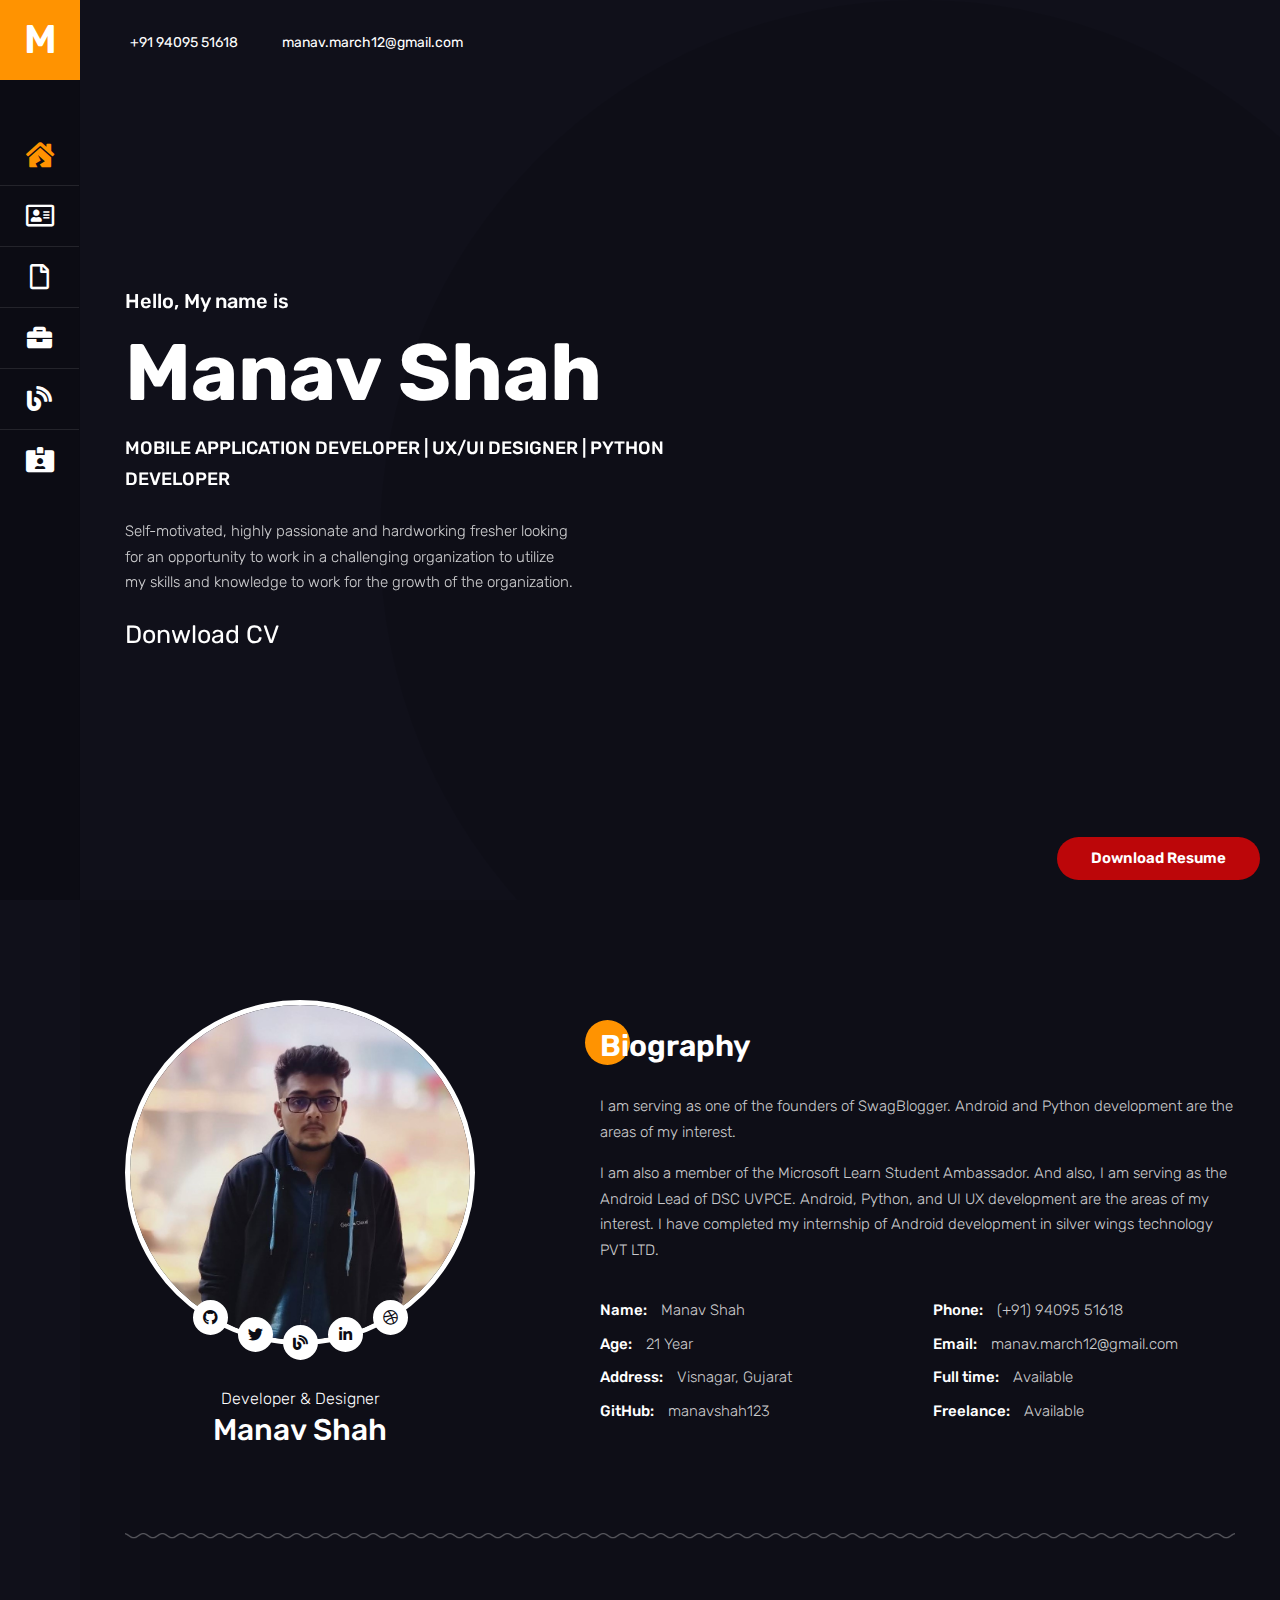
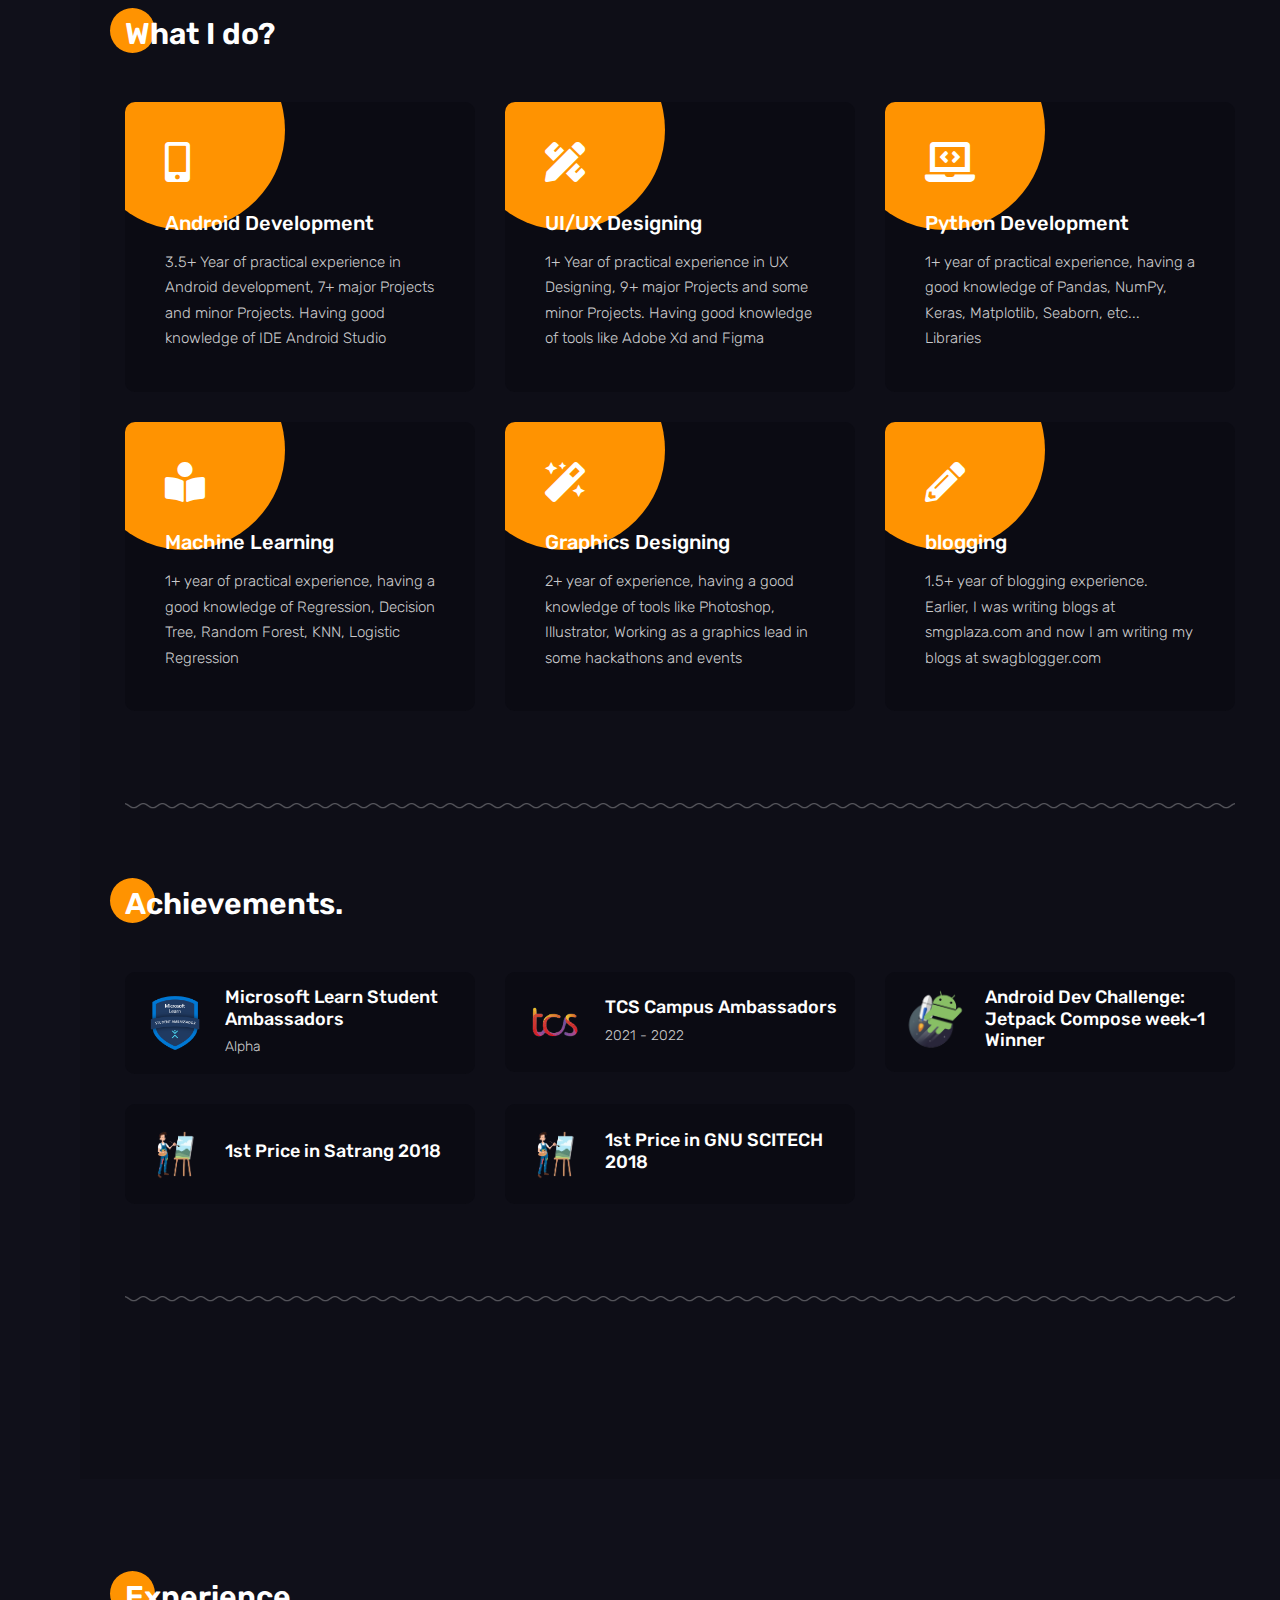
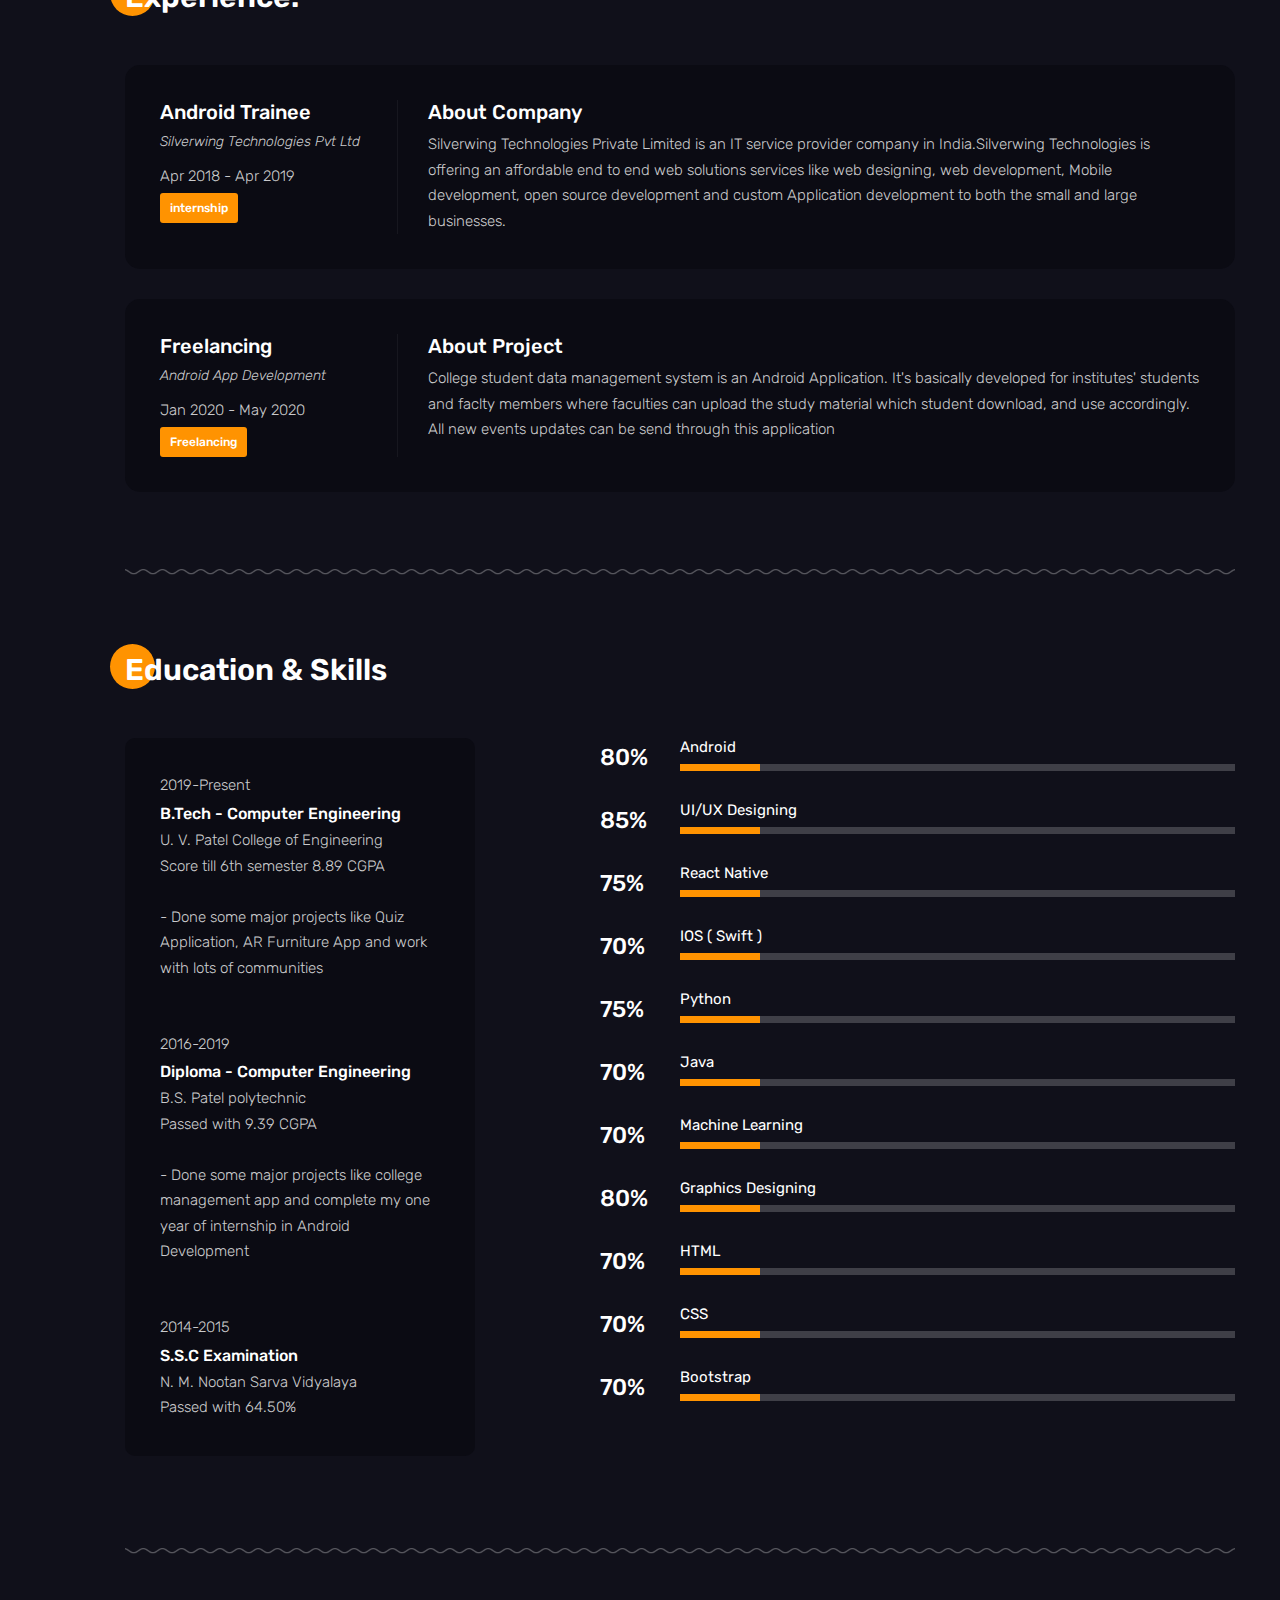
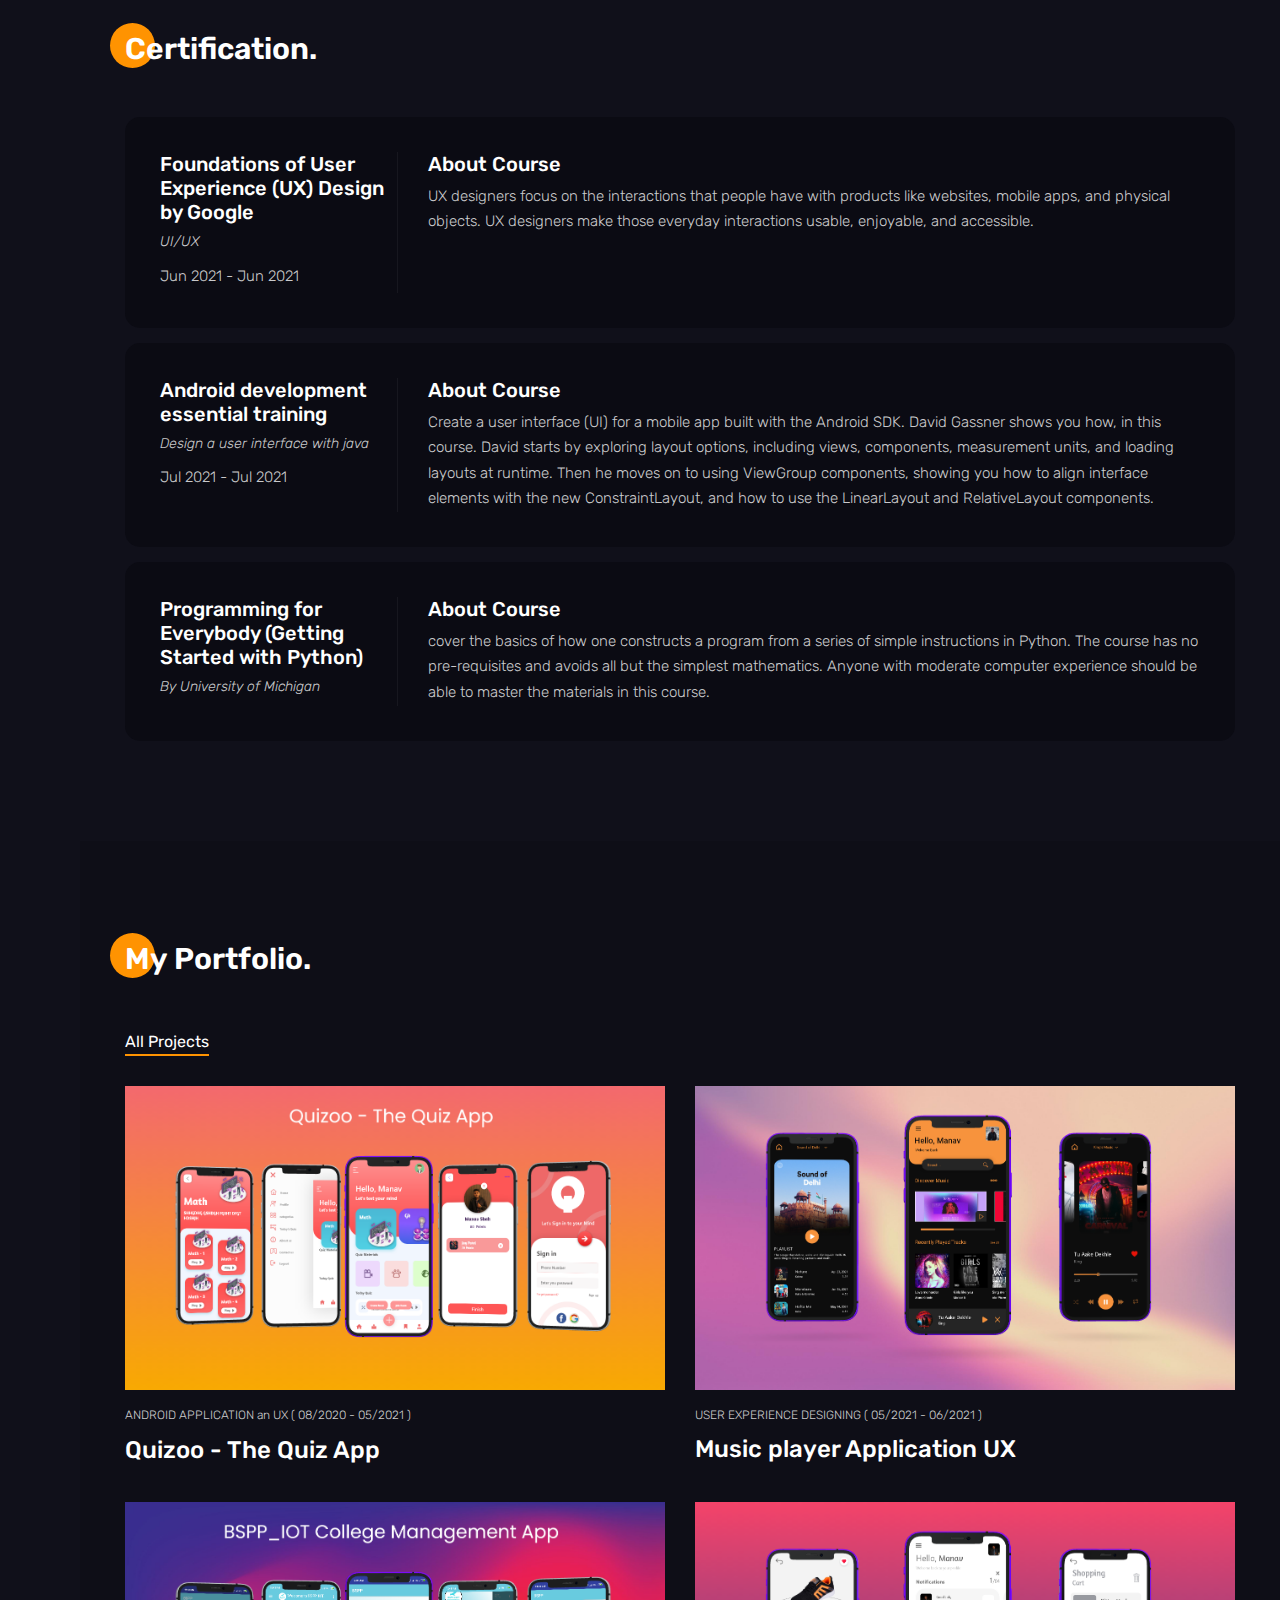
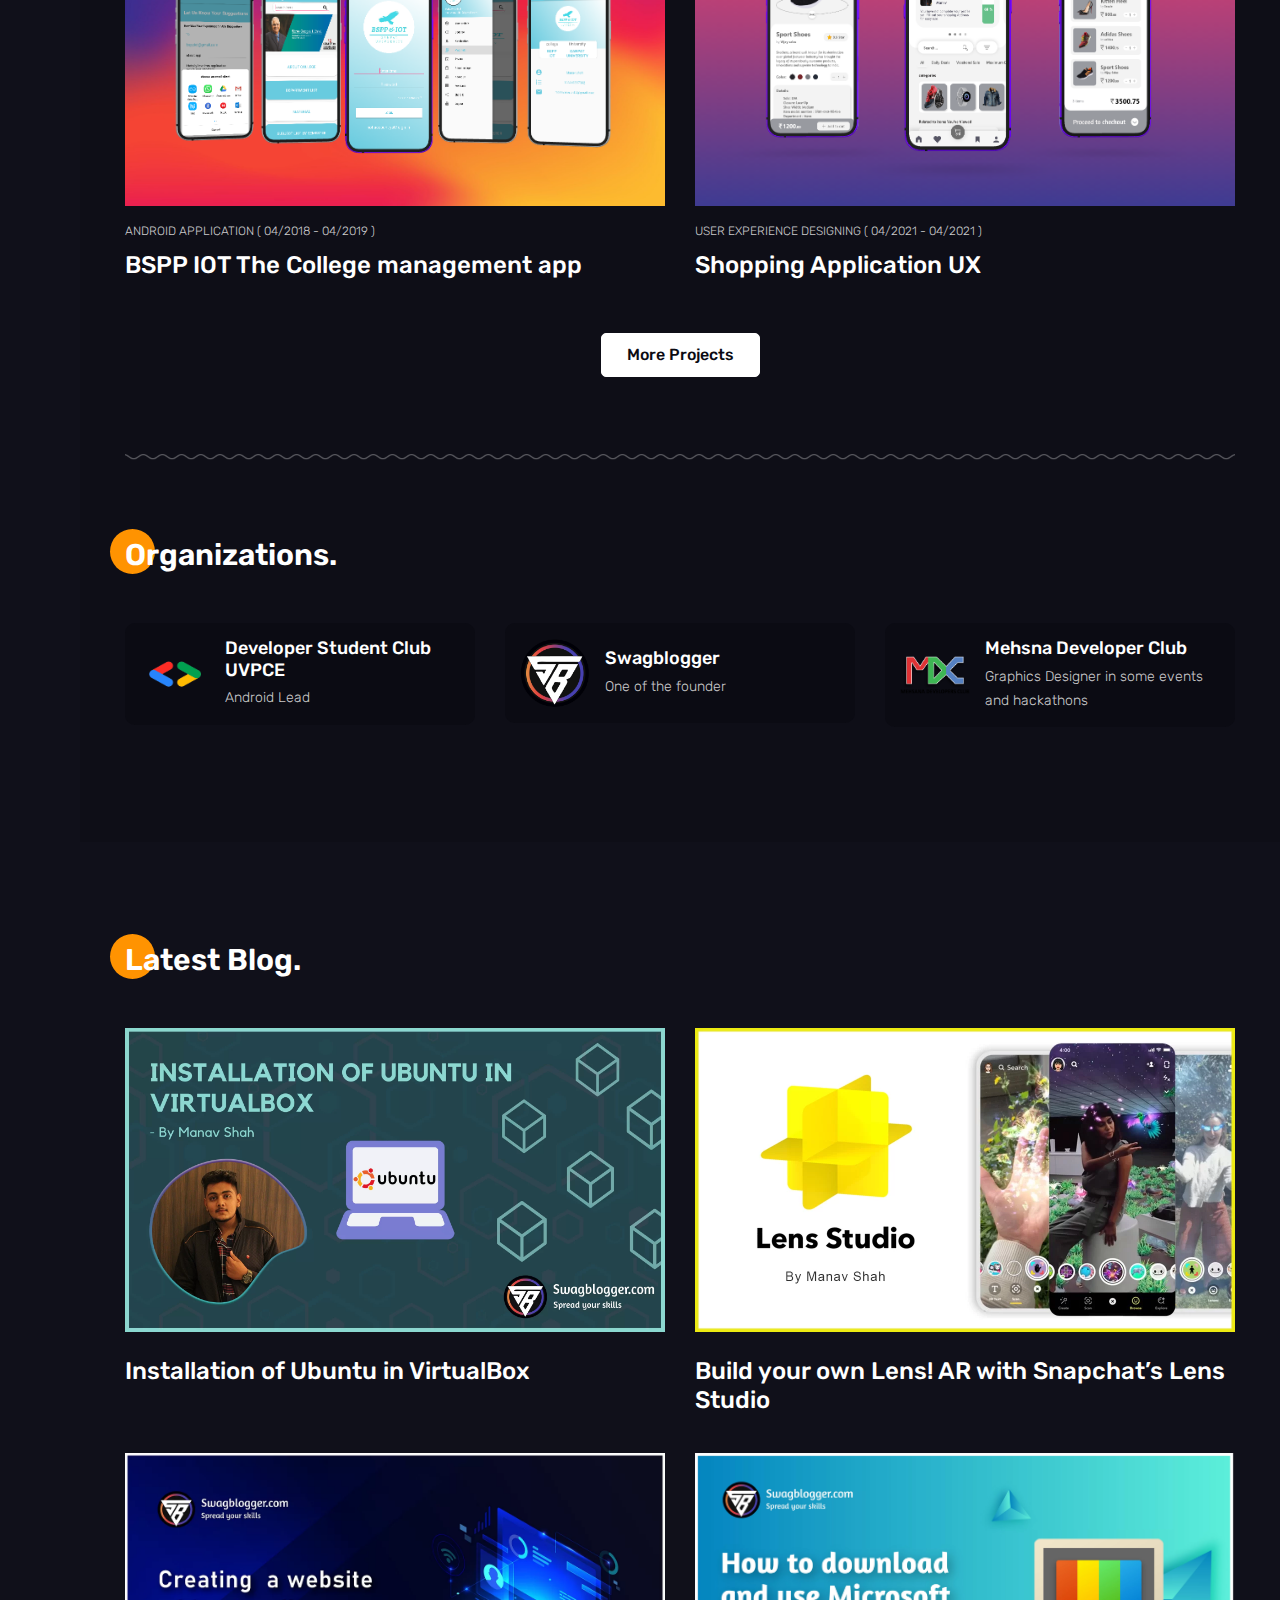
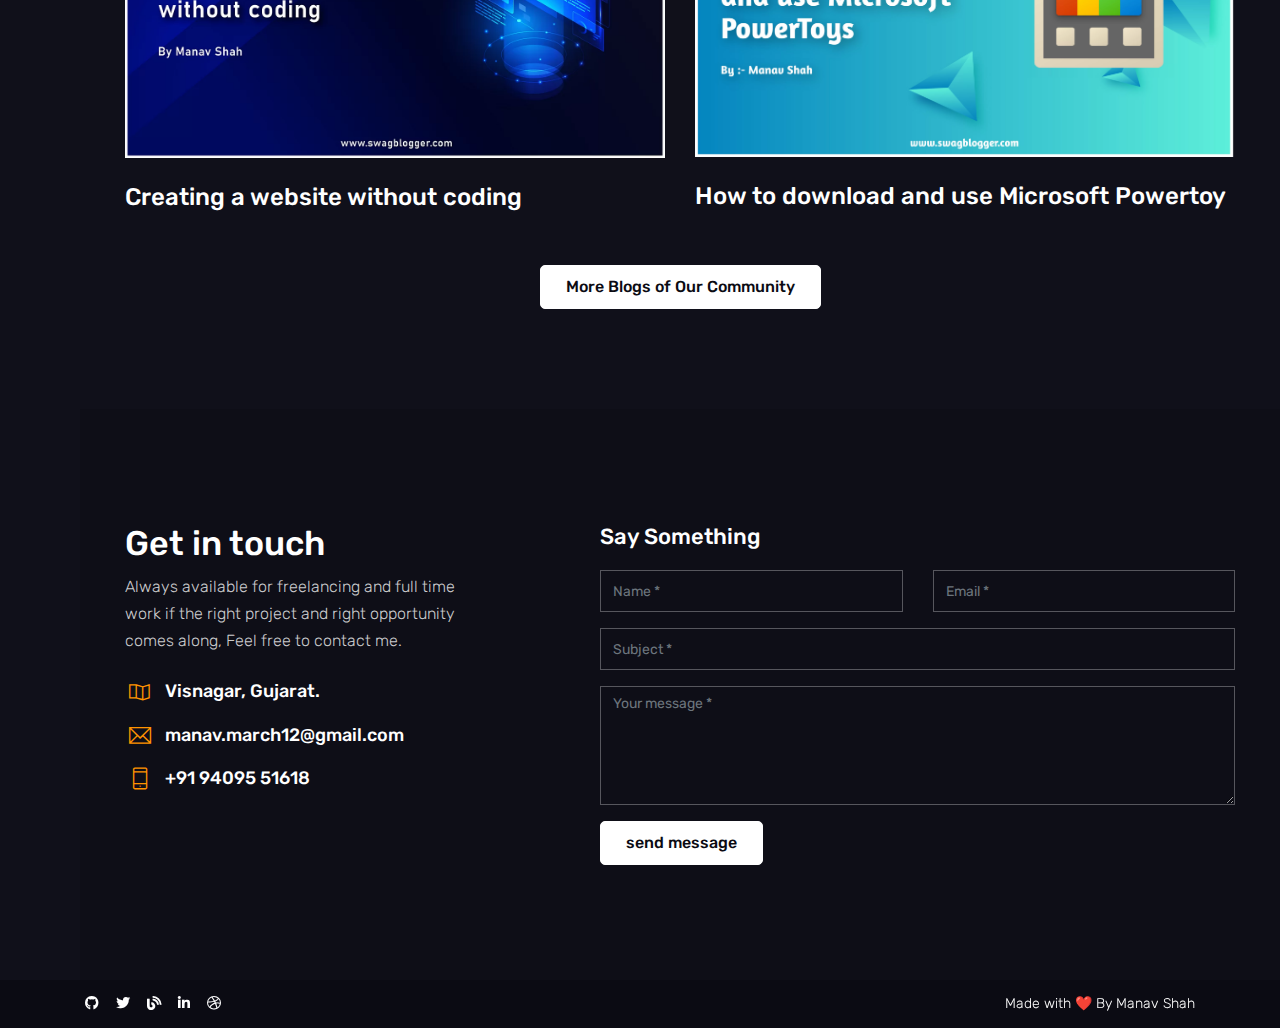
==== index.html @ 09846258 "Add files via upload" ====
<!DOCTYPE html>
<html lang="zxx">


<!-- Mirrored from www.pxdraft.com/themeforest/manav/manav/index.html by HTTrack Website Copier/3.x [XR&CO'2014], Wed, 28 Jul 2021 12:37:32 GMT -->
<head>
    <!-- metas -->
    <meta charset="utf-8">
    <meta name="author" content="themepaa">
    <meta http-equiv="X-UA-Compatible" content="IE=edge">
    <meta name="viewport" content="width=device-width, initial-scale=1, shrink-to-fit=no">
    <meta name="keywords" content="Manav's - Portfolio ">
    <meta name="description" content="Manav's - Portfolio">
    <!-- title -->
    <title>Manav's - Portfolio</title>
    <!-- Favicon -->
    <link rel="shortcut icon" type="image/x-icon" href="static/img/top.png">
    <!-- plugin CSS -->
    <link href="static/plugin/bootstrap/css/bootstrap.min.css" rel="stylesheet">
    <link href="static/plugin/font-awesome/css/all.min.css" rel="stylesheet">
    <link href="static/plugin/et-line/style.css" rel="stylesheet">
    <link href="static/plugin/themify-icons/themify-icons.css" rel="stylesheet">
    <link href="static/plugin/owl-carousel/css/owl.carousel.min.css" rel="stylesheet">
    <link href="static/plugin/magnific/magnific-popup.css" rel="stylesheet">
    <link href="static/plugin/scroll/jquery.mCustomScrollbar.min.css" rel="stylesheet">
    <!-- theme css -->
    <link href="static/css/style.css" rel="stylesheet">
</head>
<!-- Body Start -->

<body data-spy="scroll" data-target="#navbar-collapse-toggle" data-offset="70">
    <!-- page loading -->
    <div id="loading">
        <div class="load-circle"><span class="one"></span></div>
    </div>
    <!-- End -->
    <!-- Header Start -->
    <div class="mob-header">
        <div class="d-flex">
            <div class="navbar-brand">
                <a class="logo-text" href="index.html">
                    Raquel
                </a>
            </div>
            <button class="toggler-menu">
                <span></span>
                <span></span>
                <span></span>
            </button>
        </div>
    </div>
    <!-- End Header -->
    <!-- nav bar -->
    <header class="header-left" id="navbar-collapse-toggle">
        <div class="scroll-bar">
            <div class="hl-top">
                <div class="hl-logo">
                    <a href="#">
                        M
                    </a>
                </div>
            </div>
            <ul class="nav nav-menu">
                <li>
                    <a class="nav-link active" href="#home" data-toggle="tooltip" title="HOME">
                        <i class="fas fa-house-damage"></i>
                    </a>
                </li>
                <li>
                    <a class="nav-link" href="#about" data-toggle="tooltip" title="ABOUT">
                        <i class="far fa-address-card"></i>
                    </a>
                </li>
                <li>
                    <a class="nav-link" href="#resume" data-toggle="tooltip" title="RESUME">
                        <i class="far fa-file"></i>
                    </a>
                </li>
                <li>
                    <a class="nav-link" href="#work" data-toggle="tooltip" title="WORK">
                        <i class="fas fa-briefcase"></i>
                    </a>
                </li>
                <li>
                    <a class="nav-link" href="#blog" data-toggle="tooltip" title="BLOG">
                        <i class="fas fa-blog"></i>
                    </a>
                </li>
                <li>
                    <a class="nav-link" href="#contactus" data-toggle="tooltip" title="CONTACT">
                        <i class="fas fa-id-card-alt"></i>
                    </a>
                </li>
            </ul>
        </div>
    </header>
    <!-- End nav bar -->
    <!-- Main Start -->
    <main class="main-left">
        <!-- Home -->
        <section id="home" class="home-banner">
            <div class="hb-top-fixed d-flex">
                <div class="hb-info">
                    <label>+91 94095 51618</label>
                    <label>manav.march12@gmail.com</label>
                </div>
                
            </div>
            <div class="container">
                <div class="row full-screen align-items-center">
                    <div class="col-lg-7">
                        <div class="type-box">
                            <h6>Hello, My name is</h6>
                            <h1 class="font-alt">Manav Shah</h1>
                            <p class="lead">Mobile Application Developer | UX/UI Designer | Python Developer</p>
                            <p class="desc">Self-motivated, highly passionate and hardworking
                                fresher looking for an opportunity to work in a
                                challenging organization to utilize my skills and
                                knowledge to work for the growth of the organization.</p>
                            <div class="btn-bar">
                                <a class="font-alt" href="https://drive.google.com/file/d/13oh4jw8F-LH0iRsdN6-TKAZhPKQcQNll/view?usp=sharing">Donwload CV</a>
                            </div>
                        </div>
                    </div>
                </div>
            </div>
            <div class="hb-me" style="background-image: url(static/img/image.png);"></div>
        </section>
        <!-- End Home -->
        <!-- about us -->
        <section id="about" class="section dark-bg">
            <div class="container">
                <div class="row align-items-center justify-content-center">
                    <div class="col-md-6 col-lg-4">
                        <div class="about-me">
                            <div class="img">
                                <div class="img-in">
                                    <img src="static/img/Untitled3.jpg" title="" alt="">
                                </div>
                                <div class="nav social-icons justify-content-center">
                                    <a href="https://github.com/manavshah123"><i class="fab fa-github"></i></a>
                                    <a href="https://twitter.com/ManavUdaykumar"><i class="fab fa-twitter"></i></a>
                                    <a href="https://swagblogger.com/author/manav-shah/"><i class="fas fa-blog"></i></a>
                                    
                                    <a href="https://www.linkedin.com/in/manav-shah-881162179/"><i class="fab fa-linkedin-in"></i></a>
                                    <a href="https://dribbble.com/manavshah123"><i class="fab fa-dribbble"></i></a>
                                </div>
                            </div>
                            <div class="info">
                                <p>Developer & Designer</p>
                                <h3>Manav Shah</h3>
                            </div>
                        </div>
                    </div>
                    <div class="col-lg-7 ml-auto">
                        <div class="about-info">
                            <div class="title">
                                <h3>Biography</h3>
                            </div>
                            <div class="about-text">
                                <p> I am serving as one of the founders of SwagBlogger. Android and Python development are the areas of my interest.</p>
                                <p>I am also a member of the Microsoft Learn Student Ambassador. And also, I am serving as the Android Lead of DSC UVPCE. Android, Python, and UI UX development are the areas of my interest. I have completed my internship of Android development in silver wings technology PVT LTD. </p>
                            </div>
                            <div class="info-list">
                                <div class="row">
                                    <div class="col-sm-6">
                                        <ul>
                                            <li>
                                                <label>Name: </label>
                                                <span>Manav Shah</span>
                                            </li>
                                            <li>
                                                <label>Age: </label>
                                                <span>21 Year</span>
                                            </li>
                                            <li>
                                                <label>Address: </label>
                                                <span>Visnagar, Gujarat</span>
                                            </li>
                                            <li>
                                                <label>GitHub: </label>
                                                <span>manavshah123</span>
                                            </li>
                                        </ul>
                                    </div>
                                    <div class="col-sm-6">
                                        <ul>
                                            <li>
                                                <label>Phone: </label>
                                                <span>(+91) 94095 51618</span>
                                            </li>
                                            <li>
                                                <label>Email: </label>
                                                <span>manav.march12@gmail.com</span>
                                            </li>
                                            <li>
                                                <label>Full time: </label>
                                                <span>Available</span>
                                            </li>
                                            <li>
                                                <label>Freelance: </label>
                                                <span>Available</span>
                                            </li>
                                        </ul>
                                    </div>
                                </div>
                            </div>
                        </div>
                    </div>
                </div>
                <!-- separated -->
                <div class="separated"></div>
                <!-- End separated -->
                <div class="title">
                    <h3>What I do?</h3>
                </div>
                <div class="row">
                    <div class="col-lg-4 m-15px-tb">
                        <div class="feature-box-01">
                            <i class="icon fas fa-mobile-alt"></i>
                            <div class="feature-content">
                                <h5>Android Development</h5>
                                <p>3.5+ Year of practical experience in Android development, 7+ major Projects and minor Projects. Having good knowledge of IDE Android Studio<p>
                                
                            </div>
                        </div>
                    </div>
                    <div class="col-lg-4 m-15px-tb">
                        <div class="feature-box-01">
                            <i class="icon fas fa-pencil-ruler"></i>
                            <div class="feature-content">
                                <h5>UI/UX Designing</h5>
                                <p>1+ Year of practical experience in UX Designing, 9+ major Projects and some minor Projects. Having good knowledge of tools like Adobe Xd and Figma</p>
                            </div>
                        </div>
                    </div>
                    <div class="col-lg-4 m-15px-tb">
                        <div class="feature-box-01">
                            <i class="icon fas fa-laptop-code"></i>
                            <div class="feature-content">
                                <h5>Python Development</h5>
                                <p>1+ year of practical experience, having a good knowledge of Pandas, NumPy, Keras, Matplotlib, Seaborn, etc... Libraries  </p>
                            </div>
                        </div>
                    </div>
                </div>
                <div class="row">
                    <div class="col-lg-4 m-15px-tb">
                        <div class="feature-box-01">
                            <i class="icon fas fa-book-reader"></i>
                            <div class="feature-content">
                                <h5>Machine Learning</h5>
                                <p>1+ year of practical experience, having a good knowledge of Regression, Decision Tree, Random Forest, KNN, Logistic Regression</p>
                            </div>
                        </div>
                    </div>
                    <div class="col-lg-4 m-15px-tb">
                        <div class="feature-box-01">
                            <i class="icon fas fa-magic"></i>
                            <div class="feature-content">
                                <h5>Graphics Designing</h5>
                                <p>2+ year of experience, having a good knowledge of tools like Photoshop, Illustrator, Working as a graphics lead in some hackathons and events</p>
                            </div>
                        </div>
                    </div>
                    <div class="col-lg-4 m-15px-tb">
                        <div class="feature-box-01">
                            <i class="icon fas fa-pencil-alt"></i>
                            <div class="feature-content">
                                <h5>blogging</h5>
                                <p>1.5+ year of blogging experience. Earlier, I was writing blogs at smgplaza.com and now I am writing my blogs at swagblogger.com</p>
                            </div>
                        </div>
                    </div>
                </div>
                <!-- separated -->
                <div class="separated"></div>
                <!-- End separated -->
                <div class="title">
                    <h3>Achievements.</h3>
                </div>
                <div class="row">
                    <div class="col-lg-4 m-15px-tb">
                        <div class="feature-box-02 media align-items-center">
                            <div class="icon">
                                <img src="static/img/MLSA.png" title="" alt="">
                            </div>
                            <div class="media-body">
                                <h6>Microsoft Learn Student Ambassadors</h6>
                                <p>Alpha</p>
                            </div>
                        </div>
                    </div>
                    <div class="col-lg-4 m-15px-tb">
                        <div class="feature-box-02 media align-items-center">
                            <div class="icon">
                                <img src="static/img/tcsbg.png" title="" alt="">
                            </div>
                            <div class="media-body">
                                <h6>TCS Campus Ambassadors</h6>
                                <p>2021 - 2022</p>
                            </div>
                        </div>
                    </div>
                    <div class="col-lg-4 m-15px-tb">
                        <div class="feature-box-02 media align-items-center">
                            <div class="icon">
                                <img src="static/img/jet.png" title="" alt="">
                            </div>
                            <div class="media-body">
                                <h6>Android Dev Challenge: Jetpack Compose week-1 Winner</h6>
                                
                            </div>
                        </div>
                    </div>
                    <div class="col-lg-4 m-15px-tb">
                        <div class="feature-box-02 media align-items-center">
                            <div class="icon">
                                <img src="static/img/painter.png" title="" alt="">
                            </div>
                            <div class="media-body">
                                <h6>1st Price in Satrang 2018</h6>
                                
                            </div>
                        </div>
                    </div>
                    <div class="col-lg-4 m-15px-tb">
                        <div class="feature-box-02 media align-items-center">
                            <div class="icon">
                                <img src="static/img/painter.png" title="" alt="">
                            </div>
                            <div class="media-body">
                                <h6>1st Price in GNU SCITECH 2018</h6>
                                
                            </div>
                        </div>
                    </div>
                </div>
                <!-- separated -->
                <div class="separated"></div>
                <!-- End separated -->
                
               
            </div>
        </section>
        <!-- End about us -->
        <!-- Resume -->
        <section id="resume" class="section">
            <div class="container">
                <div class="title">
                    <h3>Experience.</h3>
                </div>
                <div class="resume-box">
                    <div class="resume-row">
                        <div class="row">
                            <div class="col-md-4 col-xl-3">
                                <div class="rb-left">
                                    <h6>Android Trainee</h6>
                                    <label>Silverwing Technologies Pvt Ltd</label>
                                    <p>Apr 2018 - Apr 2019</p>
                                    <div class="rb-time">internship</div>
                                </div>
                            </div>
                            <div class="col-md-8 col-xl-9">
                                <div class="rb-right">
                                    <h6>About Company</h6>
                                    <p>Silverwing Technologies Private Limited is an IT service provider company in India.Silverwing Technologies is offering an affordable end to end web solutions services like web designing, web development, Mobile development, open source development and custom Application development to both the small and large businesses. </p>
                                </div>
                            </div>
                        </div>
                    </div>
                    <div class="resume-row">
                        <div class="row">
                            <div class="col-md-4 col-xl-3">
                                <div class="rb-left">
                                    <h6>Freelancing</h6>
                                    <label>Android App Development</label>
                                    <p>Jan 2020 - May 2020</p>
                                    <div class="rb-time">Freelancing</div>
                                </div>
                            </div>
                            <div class="col-md-8 col-xl-9">
                                <div class="rb-right">
                                    <h6>About Project</h6>
                                    <p>College student data management system is an Android Application. It's basically developed for institutes' students and faclty members where faculties can upload the study material which student download, and use accordingly. All new events updates can be send through this application </p>
                                </div>
                            </div>
                        </div>
                    </div>
                    
                </div>
                <!-- separated -->
                <div class="separated"></div>
                <!-- End separated -->

                

                <div class="title">
                    <h3>Education & Skills</h3>
                </div>
                <div class="row">
                    <div class="col-lg-4 m-15px-tb">
                        <ul class="aducation-box">
                            <li>
                                <span>2019-Present</span>
                                <h6>B.Tech - Computer Engineering</h6>
                                <p>U. V. Patel College of Engineering</p>
                                <p>Score till 6th semester 8.89 CGPA</p><br>
                                <p>- Done some major projects like Quiz Application, AR Furniture App and work with lots of communities </p><br>
                            </li>
                            <li>
                                <span>2016-2019</span>
                                <h6>Diploma - Computer Engineering</h6>
                                <p>B.S. Patel polytechnic</p>
                                <p>Passed with 9.39 CGPA</p><br>
                                <p>- Done some major projects like college management app and complete my one year of internship in Android Development</p><br>
                                
                            </li>
                            <li>
                                <span>2014-2015</span>
                                <h6>S.S.C Examination</h6>
                                <p>N. M. Nootan Sarva Vidyalaya</p>
                                <p>Passed with 64.50%</p>
                            </li>
                        </ul>
                    </div>
                    <div class="col-lg-7 ml-auto m-15px-tb">
                        <div class="skill-lt">
                            <h6>Android</h6>
                            <span>80%</span>
                            <div class="skill-bar">
                                <div class="skill-bar-in" role="progressbar" aria-valuenow="80" aria-valuemin="0" aria-valuemax="100"></div>
                            </div>
                        </div><!-- /skill -->
                        <div class="skill-lt">
                            <h6>UI/UX Designing</h6>
                            <span>85%</span>
                            <div class="skill-bar">
                                <div class="skill-bar-in" role="progressbar" aria-valuenow="85" aria-valuemin="0" aria-valuemax="100">
                                </div>
                            </div>
                        </div><!-- /skill -->
                        <div class="skill-lt">
                            <h6>React Native</h6>
                            <span>75%</span>
                            <div class="skill-bar">
                                <div class="skill-bar-in" role="progressbar" aria-valuenow="85" aria-valuemin="0" aria-valuemax="100">
                                </div>
                            </div>
                        </div><!-- /skill -->
                        <div class="skill-lt">
                            <h6>IOS ( Swift )</h6>
                            <span>70%</span>
                            <div class="skill-bar">
                                <div class="skill-bar-in" role="progressbar" aria-valuenow="85" aria-valuemin="0" aria-valuemax="100">
                                </div>
                            </div>
                        </div><!-- /skill -->
                        <div class="skill-lt">
                            <h6>Python</h6>
                            <span>75%</span>
                            <div class="skill-bar">
                                <div class="skill-bar-in" role="progressbar" aria-valuenow="75" aria-valuemin="0" aria-valuemax="100">
                                </div>
                            </div>
                        </div><!-- /skill -->
                        <div class="skill-lt">
                            <h6>Java</h6>
                            <span>70%</span>
                            <div class="skill-bar">
                                <div class="skill-bar-in" role="progressbar" aria-valuenow="70" aria-valuemin="0" aria-valuemax="100">
                                </div>
                            </div>
                        </div><!-- /skill -->
                        <div class="skill-lt">
                            <h6>Machine Learning</h6>
                            <span>70%</span>
                            <div class="skill-bar">
                                <div class="skill-bar-in" role="progressbar" aria-valuenow="70" aria-valuemin="0" aria-valuemax="100">
                                </div>
                            </div>
                        </div><!-- /skill -->
                        <div class="skill-lt">
                            <h6>Graphics Designing</h6>
                            <span>80%</span>
                            <div class="skill-bar">
                                <div class="skill-bar-in" role="progressbar" aria-valuenow="80" aria-valuemin="0" aria-valuemax="100">
                                </div>
                            </div>
                        </div><!-- /skill -->
                        <div class="skill-lt">
                            <h6>HTML</h6>
                            <span>70%</span>
                            <div class="skill-bar">
                                <div class="skill-bar-in" role="progressbar" aria-valuenow="70" aria-valuemin="0" aria-valuemax="100">
                                </div>
                            </div>
                        </div><!-- /skill -->
                        <div class="skill-lt">
                            <h6>CSS</h6>
                            <span>70%</span>
                            <div class="skill-bar">
                                <div class="skill-bar-in" role="progressbar" aria-valuenow="70" aria-valuemin="0" aria-valuemax="100">
                                </div>
                            </div>
                        </div><!-- /skill -->
                        <div class="skill-lt">
                            <h6>Bootstrap</h6>
                            <span>70%</span>
                            <div class="skill-bar">
                                <div class="skill-bar-in" role="progressbar" aria-valuenow="70" aria-valuemin="0" aria-valuemax="100">
                                </div>
                            </div>
                        </div><!-- /skill -->
                    </div>
                </div>
                   <!-- separated -->
                <div class="separated"></div>
                <!-- End separated -->
                    <div class="title">
                        <h3>Certification.</h3>
                    </div>
                    
                    <div class="resume-box">
                        <div class="resume-row">
                            <div class="row">
                                <div class="col-md-4 col-xl-3">
                                    <div class="rb-left">
                                        <h6>Foundations of User Experience (UX) Design by Google</h6>
                                        <label>UI/UX</label>
                                        <p>Jun 2021 - Jun 2021</p>
                                        
                                    </div>
                                </div>
                                <div class="col-md-8 col-xl-9">
                                    <div class="rb-right">
                                        <h6>About Course</h6>
                                        <p>UX designers focus on the interactions that people have with products like websites, mobile apps, and physical objects. UX designers make those everyday interactions usable, enjoyable, and accessible. </p>
                                    </div>
                                </div>
                            </div>
                        </div>
                        
                        <div class="resume-box">
                            <div class="resume-row">
                                <div class="row">
                                    <div class="col-md-4 col-xl-3">
                                        <div class="rb-left">
                                            <h6>Android development essential training </h6>
                                            <label>Design a user interface
                                                with java</label>
                                            <p>Jul 2021 - Jul 2021</p>
                                            
                                        </div>
                                    </div>
                                    <div class="col-md-8 col-xl-9">
                                        <div class="rb-right">
                                            <h6>About Course</h6>
                                            <p>Create a user interface (UI) for a mobile app built with the Android SDK. David Gassner shows you how, in this course. David starts by exploring layout options, including views, components, measurement units, and loading layouts at runtime. Then he moves on to using ViewGroup components, showing you how to align interface elements with the new ConstraintLayout, and how to use the LinearLayout and RelativeLayout components. </p>
                                        </div>
                                    </div>
                                </div>
                            </div>

                            <div class="resume-box">
                                <div class="resume-row">
                                    <div class="row">
                                        <div class="col-md-4 col-xl-3">
                                            <div class="rb-left">
                                                <h6>Programming for Everybody (Getting Started with Python)</h6>
                                                <label>By
                                                    University of Michigan</label>
                                            
                                                
                                            </div>
                                        </div>
                                        <div class="col-md-8 col-xl-9">
                                            <div class="rb-right">
                                                <h6>About Course</h6>
                                                <p> cover the basics of how one constructs a program from a series of simple instructions in Python.  The course has no pre-requisites and avoids all but the simplest mathematics. Anyone with moderate computer experience should be able to master the materials in this course. </p>
                                            </div>
                                        </div>
                                    </div>
                                </div>
                        
                    </div>
                    
                
            </div>
        </section>

        
        <!-- Resume End -->
        <!-- Portfolio -->
        <section id="work" class="section dark-bg">
            <div class="container">
                <div class="title">
                    <h3>My Portfolio.</h3>
                </div>
                
                <div class="portfolio-filter-01">
                    <ul class="filter nav">
                        <li class="active" data-filter="*">All Projects</li>
                       
                    </ul>
                </div> <!-- Portfolio Filter -->
                      
                        <div class="row">
                            <div class="col-md-6 m-15px-tb">
                                <div class="blog-grid">
                                    <div class="pro-img">
                                        <a href="https://youtu.be/FxE3TZGgKpU">
                                            <img src="static/img/quizoo.png" title="" alt="">
                                        </a>
                                    </div>
                                    <div class="blog-info">
                                        <div class="meta">ANDROID APPLICATION an UX  ( 08/2020 - 05/2021 )</div>
                                        <h6><a href="https://youtu.be/FxE3TZGgKpU">Quizoo - The Quiz App</a></h6>
                                    </div>
                                </div>
                            </div>
                            <div class="col-md-6 m-15px-tb">
                                <div class="blog-grid">
                                    <div class="pro-img">
                                        <a href="https://github.com/manavshah123/Music_Player_UX">
                                            <img src="static/img/music.png" title="" alt="">
                                        </a>
                                    </div>
                                    <div class="blog-info">
                                        <div class="meta">USER EXPERIENCE DESIGNING   ( 05/2021 - 06/2021 )</div>
                                        <h6><a href="https://github.com/manavshah123/Music_Player_UX">Music player Application UX</a></h6>
                                    </div>
                                </div>
                            </div>
                            <div class="col-md-6 m-15px-tb">
                                <div class="blog-grid">
                                    <div class="pro-img">
                                        <a href="https://github.com/manavshah123/Android-College-Management-App">
                                            <img src="static/img/bspp_iot.png" alt="">
                                        </a>
                                    </div>
                                    <div class="blog-info">
                                        <div class="meta">ANDROID APPLICATION   ( 04/2018 - 04/2019 )</div>
                                        <h6><a href="https://github.com/manavshah123/Android-College-Management-App">BSPP IOT The College management app</a></h6>
                                    </div>
                                </div>
                            </div>
                            <div class="col-md-6 m-15px-tb">
                                <div class="blog-grid">
                                    <div class="pro-img">
                                        <a href="https://github.com/manavshah123/Shopping_App_UX">
                                            <img src="static/img/shopping.png" title="" alt="">
                                        </a>
                                    </div>
                                    <div class="blog-info">
                                        <div class="meta">USER EXPERIENCE DESIGNING   ( 04/2021 - 04/2021 )</div>
                                        <h6><a href="https://github.com/manavshah123/Shopping_App_UX">Shopping Application UX</a></h6>
                                    </div>
                                </div>
                            </div>
                            <div class="col-12 read-more-blog text-center">
                                <a class="px-btn px-btn-white" href="practical.html">More Projects</a>
                            </div>
                        </div>
                    </div>

                    <div class="container">
                        <!-- separated -->
                        <div class="separated"></div>
                        <!-- End separated -->
                        <div class="title">
                            <h3>Organizations.</h3>
                        </div>
                        <div class="row">
                            <div class="col-lg-4 m-15px-tb">
                                <div class="feature-box-02 media align-items-center">
                                    <div class="icon">
                                        <img src="static/img/dsc.png" title="" alt="">
                                    </div>
                                    <div class="media-body">
                                        <h6>Developer Student Club UVPCE</h6>
                                        <p>Android Lead</p>
                                    </div>
                                </div>
                            </div>
                            <div class="col-lg-4 m-15px-tb">
                                <div class="feature-box-02 media align-items-center">
                                    <div class="icon">
                                        <img src="static/img/swagblogger.png" title="" alt="">
                                    </div>
                                    <div class="media-body">
                                        <h6>Swagblogger</h6>
                                        <p>One of the founder</p>
                                    </div>
                                </div>
                            </div>
                            <div class="col-lg-4 m-15px-tb">
                                <div class="feature-box-02 media align-items-center">
                                    <div class="icon">
                                        <img src="static/img/mdc.png" title="" alt="">
                                    </div>
                                    <div class="media-body">
                                        <h6>Mehsna Developer Club</h6>
                                        <p>Graphics Designer in some events and hackathons</p>
                                    </div>
                                </div>
                            </div>
                        </div>
                    </div>
                </section>
                <!-- End portfolio -->
            </div>
        </section>
        <!-- End Portfolio -->
        
        <!-- Blog -->
        <section id="blog" class="section">
            <div class="container">
                <div class="title">
                    <h3>Latest Blog.</h3>
                </div>
                <div class="row">
                    <div class="col-md-6 m-15px-tb">
                        <div class="blog-grid">
                            <div class="blog-img">
                                <a href="https://swagblogger.com/installation-of-ubuntu-in-virtualbox/">
                                    <img src="static/img/one.png" title="" alt="">
                                </a>
                            </div>
                            <div class="blog-info">
                                
                                <h6><a href="https://swagblogger.com/installation-of-ubuntu-in-virtualbox/">Installation of Ubuntu in VirtualBox</a></h6>
                            </div>
                        </div>
                    </div>
                    <div class="col-md-6 m-15px-tb">
                        <div class="blog-grid">
                            <div class="blog-img">
                                <a href="https://swagblogger.com/build-your-own-lens-ar-with-snapchats-lens-studio/">
                                    <img src="static/img/two.png" title="" alt="">
                                </a>
                            </div>
                            <div class="blog-info">

                                <h6><a href="https://swagblogger.com/build-your-own-lens-ar-with-snapchats-lens-studio/">Build your own Lens! AR with Snapchat’s Lens Studio</a></h6>
                            </div>
                        </div>
                    </div>
                    <div class="col-md-6 m-15px-tb">
                        <div class="blog-grid">
                            <div class="blog-img">
                                <a href="https://swagblogger.com/creating-a-website-without-coding/">
                                    <img src="static/img/three.png" title="" alt="">
                                </a>
                            </div>
                            <div class="blog-info">
 
                                <h6><a href="https://swagblogger.com/creating-a-website-without-coding/">Creating a website without coding</a></h6>
                            </div>
                        </div>
                    </div>
                    <div class="col-md-6 m-15px-tb">
                        <div class="blog-grid">
                            <div class="blog-img">
                                <a href="https://swagblogger.com/how-to-download-and-use-microsoft-powertoy/">
                                    <img src="static/img/four.png" title="" alt="">
                                </a>
                            </div>
                            <div class="blog-info">

                                <h6><a href="https://swagblogger.com/how-to-download-and-use-microsoft-powertoy/">How to download and use Microsoft Powertoy</a></h6>
                            </div>
                        </div>
                    </div>
                    <div class="col-12 read-more-blog text-center">
                        <a class="px-btn px-btn-white" href="https://swagblogger.com/">More Blogs of Our Community</a>
                    </div>
                </div>
            </div>
        </section>
        <!-- End Blog -->
        <!-- Contact us -->
        <section id="contactus" class="section dark-bg">
            <div class="container">
                <div class="row">
                    <div class="col-lg-5 col-xl-4 m-15px-tb">
                        <div class="contact-info">
                            <h4>Get in touch</h4>
                            <p>Always available for freelancing and full time work if the right project and right opportunity comes along, Feel free to contact me.</p>
                            <ul>
                                <li class="media">
                                    <i class="ti-map"></i>
                                    <span class="media-body">Visnagar, Gujarat.</span>
                                </li>
                                <li class="media">
                                    <i class="ti-email"></i>
                                    <span class="media-body">manav.march12@gmail.com</span>
                                </li>
                                <li class="media">
                                    <i class="ti-mobile"></i>
                                    <span class="media-body">+91 94095 51618</span>
                                </li>
                            </ul>
                        </div>
                    </div>
                    <div class="col-lg-7 ml-auto m-15px-tb">
                        <div class="contact-form">
                            <h4>Say Something</h4>
                            <form id="contact-form" method="POST" action="https://formspree.io/f/xleapgwe" method="POST" id="my-form">
                                <div class="row">
                                    <div class="col-md-6">
                                        <div class="form-group">
                                            <input name="Name" id="name" placeholder="Name *" class="form-control" type="text">
                                        </div>
                                    </div>
                                    <div class="col-md-6">
                                        <div class="form-group">
                                            <input name="Email" id="email" placeholder="Email *" class="form-control" type="email">
                                        </div>
                                    </div>
                                    <div class="col-12">
                                        <div class="form-group">
                                            <input name="Subject" id="subject" placeholder="Subject *" class="form-control" type="text">
                                        </div>
                                    </div>
                                    <div class="col-md-12">
                                        <div class="form-group">
                                            <textarea name="message" id="message" placeholder="Your message *" rows="5" class="form-control"></textarea>
                                        </div>
                                    </div>
                                    <div class="col-md-12">
                                        <div class="send">
                                            <button class="px-btn px-btn-white" onclick="send_mail()" type="submit" value="Send"> send message</button>
                                        </div>
                                        <span id="suce_message" class="text-success" style="display: none">Message Sent Successfully</span>
                                        <span id="err_message" class="text-danger" style="display: none">Message Sending Failed</span>
                                    </div>
                                </div>
                            </form>
                        </div>
                    </div>
                    
                </div>
            </div>
        </section>
        <!-- End Contact us -->
    </main>
    <!-- End Main -->
    <!-- Footer Start -->
    <footer class="footer white">
        <div class="container">
            <div class="row align-items-center">
                <div class="col-md-6 m-10px-tb">
                    <div class="nav justify-content-center justify-content-md-start">
                        <a href="https://github.com/manavshah123"><i class="fab fa-github"></i></a>
                                    <a href="https://twitter.com/ManavUdaykumar"><i class="fab fa-twitter"></i></a>
                                    <a href="https://swagblogger.com/author/manav-shah/"><i class="fas fa-blog"></i></a>
                                    
                                    <a href="https://www.linkedin.com/in/manav-shah-881162179/"><i class="fab fa-linkedin-in"></i></a>
                                    <a href="https://dribbble.com/manavshah123"><i class="fab fa-dribbble"></i></a>
                    </div>
                </div>
                <div class="col-md-6 m-10px-tb text-center text-md-right">
                    <p>Made with ❤️ By Manav Shah</p>
                </div>
            </div>
        </div>
    </footer>
    <!-- End Footer -->

    <a href="https://drive.google.com/file/d/13oh4jw8F-LH0iRsdN6-TKAZhPKQcQNll/view?usp=sharing" class="fixd-btn" style="position: fixed; bottom: 20px; right: 20px; background: #bc0609; padding: 9px 34px; display: inline-block; color: #fff; font-weight: 600; border-radius: 60px;">
        <span>Download Resume</span>
    </a>
    
    <!-- jquery -->
    <script src="static/js/jquery-3.2.1.min.js"></script>
    <script src="static/js/jquery-migrate-3.0.0.min.js"></script>
    <!-- end jquery -->
    <!-- appear -->
    <script src="static/plugin/appear/jquery.appear.js"></script>
    <!-- end appear -->
    <!--bootstrap-->
    <script src="static/plugin/bootstrap/js/popper.min.js"></script>
    <script src="static/plugin/bootstrap/js/bootstrap.js"></script>
    <!--end bootstrap-->
    <!-- End -->
    <!-- custom js -->
    <script src="static/js/custom.js"></script>
    <script src="static/js/mail_send.js"></script>
    <!-- end -->
</body>
<!-- Body End -->


<!-- Mirrored from www.pxdraft.com/themeforest/manav/manav/index.html by HTTrack Website Copier/3.x [XR&CO'2014], Wed, 28 Jul 2021 12:40:39 GMT -->
</html>
---- static/plugin/et-line/style.css ----
@font-face {
	font-family: 'et-line';
	src:url('fonts/et-line.eot');
	src:url('fonts/et-lined41d.eot?#iefix') format('embedded-opentype'),
		url('fonts/et-line.woff') format('woff'),
		url('fonts/et-line.ttf') format('truetype'),
		url('fonts/et-line.svg#et-line') format('svg');
	font-weight: normal;
	font-style: normal;
}

/* Use the following CSS code if you want to use data attributes for inserting your icons */
[data-icon]:before {
	font-family: 'et-line';
	content: attr(data-icon);
	speak: none;
	font-weight: normal;
	font-variant: normal;
	text-transform: none;
	line-height: 1;
	-webkit-font-smoothing: antialiased;
	-moz-osx-font-smoothing: grayscale;
	display:inline-block;
}

/* Use the following CSS code if you want to have a class per icon */
/*
Instead of a list of all class selectors,
you can use the generic selector below, but it's slower:
[class*="icon-"] {
*/
.icon-mobile, .icon-laptop, .icon-desktop, .icon-tablet, .icon-phone, .icon-document, .icon-documents, .icon-search, .icon-clipboard, .icon-newspaper, .icon-notebook, .icon-book-open, .icon-browser, .icon-calendar, .icon-presentation, .icon-picture, .icon-pictures, .icon-video, .icon-camera, .icon-printer, .icon-toolbox, .icon-briefcase, .icon-wallet, .icon-gift, .icon-bargraph, .icon-grid, .icon-expand, .icon-focus, .icon-edit, .icon-adjustments, .icon-ribbon, .icon-hourglass, .icon-lock, .icon-megaphone, .icon-shield, .icon-trophy, .icon-flag, .icon-map, .icon-puzzle, .icon-basket, .icon-envelope, .icon-streetsign, .icon-telescope, .icon-gears, .icon-key, .icon-paperclip, .icon-attachment, .icon-pricetags, .icon-lightbulb, .icon-layers, .icon-pencil, .icon-tools, .icon-tools-2, .icon-scissors, .icon-paintbrush, .icon-magnifying-glass, .icon-circle-compass, .icon-linegraph, .icon-mic, .icon-strategy, .icon-beaker, .icon-caution, .icon-recycle, .icon-anchor, .icon-profile-male, .icon-profile-female, .icon-bike, .icon-wine, .icon-hotairballoon, .icon-globe, .icon-genius, .icon-map-pin, .icon-dial, .icon-chat, .icon-heart, .icon-cloud, .icon-upload, .icon-download, .icon-target, .icon-hazardous, .icon-piechart, .icon-speedometer, .icon-global, .icon-compass, .icon-lifesaver, .icon-clock, .icon-aperture, .icon-quote, .icon-scope, .icon-alarmclock, .icon-refresh, .icon-happy, .icon-sad, .icon-facebook, .icon-twitter, .icon-googleplus, .icon-rss, .icon-tumblr, .icon-linkedin, .icon-dribbble {
	font-family: 'et-line';
	speak: none;
	font-style: normal;
	font-weight: normal;
	font-variant: normal;
	text-transform: none;
	line-height: 1;
	-webkit-font-smoothing: antialiased;
	-moz-osx-font-smoothing: grayscale;
	display:inline-block;
}
.icon-mobile:before {
	content: "\e000";
}
.icon-laptop:before {
	content: "\e001";
}
.icon-desktop:before {
	content: "\e002";
}
.icon-tablet:before {
	content: "\e003";
}
.icon-phone:before {
	content: "\e004";
}
.icon-document:before {
	content: "\e005";
}
.icon-documents:before {
	content: "\e006";
}
.icon-search:before {
	content: "\e007";
}
.icon-clipboard:before {
	content: "\e008";
}
.icon-newspaper:before {
	content: "\e009";
}
.icon-notebook:before {
	content: "\e00a";
}
.icon-book-open:before {
	content: "\e00b";
}
.icon-browser:before {
	content: "\e00c";
}
.icon-calendar:before {
	content: "\e00d";
}
.icon-presentation:before {
	content: "\e00e";
}
.icon-picture:before {
	content: "\e00f";
}
.icon-pictures:before {
	content: "\e010";
}
.icon-video:before {
	content: "\e011";
}
.icon-camera:before {
	content: "\e012";
}
.icon-printer:before {
	content: "\e013";
}
.icon-toolbox:before {
	content: "\e014";
}
.icon-briefcase:before {
	content: "\e015";
}
.icon-wallet:before {
	content: "\e016";
}
.icon-gift:before {
	content: "\e017";
}
.icon-bargraph:before {
	content: "\e018";
}
.icon-grid:before {
	content: "\e019";
}
.icon-expand:before {
	content: "\e01a";
}
.icon-focus:before {
	content: "\e01b";
}
.icon-edit:before {
	content: "\e01c";
}
.icon-adjustments:before {
	content: "\e01d";
}
.icon-ribbon:before {
	content: "\e01e";
}
.icon-hourglass:before {
	content: "\e01f";
}
.icon-lock:before {
	content: "\e020";
}
.icon-megaphone:before {
	content: "\e021";
}
.icon-shield:before {
	content: "\e022";
}
.icon-trophy:before {
	content: "\e023";
}
.icon-flag:before {
	content: "\e024";
}
.icon-map:before {
	content: "\e025";
}
.icon-puzzle:before {
	content: "\e026";
}
.icon-basket:before {
	content: "\e027";
}
.icon-envelope:before {
	content: "\e028";
}
.icon-streetsign:before {
	content: "\e029";
}
.icon-telescope:before {
	content: "\e02a";
}
.icon-gears:before {
	content: "\e02b";
}
.icon-key:before {
	content: "\e02c";
}
.icon-paperclip:before {
	content: "\e02d";
}
.icon-attachment:before {
	content: "\e02e";
}
.icon-pricetags:before {
	content: "\e02f";
}
.icon-lightbulb:before {
	content: "\e030";
}
.icon-layers:before {
	content: "\e031";
}
.icon-pencil:before {
	content: "\e032";
}
.icon-tools:before {
	content: "\e033";
}
.icon-tools-2:before {
	content: "\e034";
}
.icon-scissors:before {
	content: "\e035";
}
.icon-paintbrush:before {
	content: "\e036";
}
.icon-magnifying-glass:before {
	content: "\e037";
}
.icon-circle-compass:before {
	content: "\e038";
}
.icon-linegraph:before {
	content: "\e039";
}
.icon-mic:before {
	content: "\e03a";
}
.icon-strategy:before {
	content: "\e03b";
}
.icon-beaker:before {
	content: "\e03c";
}
.icon-caution:before {
	content: "\e03d";
}
.icon-recycle:before {
	content: "\e03e";
}
.icon-anchor:before {
	content: "\e03f";
}
.icon-profile-male:before {
	content: "\e040";
}
.icon-profile-female:before {
	content: "\e041";
}
.icon-bike:before {
	content: "\e042";
}
.icon-wine:before {
	content: "\e043";
}
.icon-hotairballoon:before {
	content: "\e044";
}
.icon-globe:before {
	content: "\e045";
}
.icon-genius:before {
	content: "\e046";
}
.icon-map-pin:before {
	content: "\e047";
}
.icon-dial:before {
	content: "\e048";
}
.icon-chat:before {
	content: "\e049";
}
.icon-heart:before {
	content: "\e04a";
}
.icon-cloud:before {
	content: "\e04b";
}
.icon-upload:before {
	content: "\e04c";
}
.icon-download:before {
	content: "\e04d";
}
.icon-target:before {
	content: "\e04e";
}
.icon-hazardous:before {
	content: "\e04f";
}
.icon-piechart:before {
	content: "\e050";
}
.icon-speedometer:before {
	content: "\e051";
}
.icon-global:before {
	content: "\e052";
}
.icon-compass:before {
	content: "\e053";
}
.icon-lifesaver:before {
	content: "\e054";
}
.icon-clock:before {
	content: "\e055";
}
.icon-aperture:before {
	content: "\e056";
}
.icon-quote:before {
	content: "\e057";
}
.icon-scope:before {
	content: "\e058";
}
.icon-alarmclock:before {
	content: "\e059";
}
.icon-refresh:before {
	content: "\e05a";
}
.icon-happy:before {
	content: "\e05b";
}
.icon-sad:before {
	content: "\e05c";
}
.icon-facebook:before {
	content: "\e05d";
}
.icon-twitter:before {
	content: "\e05e";
}
.icon-googleplus:before {
	content: "\e05f";
}
.icon-rss:before {
	content: "\e060";
}
.icon-tumblr:before {
	content: "\e061";
}
.icon-linkedin:before {
	content: "\e062";
}
.icon-dribbble:before {
	content: "\e063";
}
---- static/plugin/themify-icons/themify-icons.css ----
@font-face {
	font-family: 'themify';
	src:url('fonts/themify9f24.eot?-fvbane');
	src:url('fonts/themifyd41d.eot?#iefix-fvbane') format('embedded-opentype'),
		url('fonts/themify9f24.woff?-fvbane') format('woff'),
		url('fonts/themify9f24.ttf?-fvbane') format('truetype'),
		url('fonts/themify9f24.svg?-fvbane#themify') format('svg');
	font-weight: normal;
	font-style: normal;
}

[class^="ti-"], [class*=" ti-"] {
	font-family: 'themify';
	speak: none;
	font-style: normal;
	font-weight: normal;
	font-variant: normal;
	text-transform: none;
	line-height: 1;

	/* Better Font Rendering =========== */
	-webkit-font-smoothing: antialiased;
	-moz-osx-font-smoothing: grayscale;
}

.ti-wand:before {
	content: "\e600";
}
.ti-volume:before {
	content: "\e601";
}
.ti-user:before {
	content: "\e602";
}
.ti-unlock:before {
	content: "\e603";
}
.ti-unlink:before {
	content: "\e604";
}
.ti-trash:before {
	content: "\e605";
}
.ti-thought:before {
	content: "\e606";
}
.ti-target:before {
	content: "\e607";
}
.ti-tag:before {
	content: "\e608";
}
.ti-tablet:before {
	content: "\e609";
}
.ti-star:before {
	content: "\e60a";
}
.ti-spray:before {
	content: "\e60b";
}
.ti-signal:before {
	content: "\e60c";
}
.ti-shopping-cart:before {
	content: "\e60d";
}
.ti-shopping-cart-full:before {
	content: "\e60e";
}
.ti-settings:before {
	content: "\e60f";
}
.ti-search:before {
	content: "\e610";
}
.ti-zoom-in:before {
	content: "\e611";
}
.ti-zoom-out:before {
	content: "\e612";
}
.ti-cut:before {
	content: "\e613";
}
.ti-ruler:before {
	content: "\e614";
}
.ti-ruler-pencil:before {
	content: "\e615";
}
.ti-ruler-alt:before {
	content: "\e616";
}
.ti-bookmark:before {
	content: "\e617";
}
.ti-bookmark-alt:before {
	content: "\e618";
}
.ti-reload:before {
	content: "\e619";
}
.ti-plus:before {
	content: "\e61a";
}
.ti-pin:before {
	content: "\e61b";
}
.ti-pencil:before {
	content: "\e61c";
}
.ti-pencil-alt:before {
	content: "\e61d";
}
.ti-paint-roller:before {
	content: "\e61e";
}
.ti-paint-bucket:before {
	content: "\e61f";
}
.ti-na:before {
	content: "\e620";
}
.ti-mobile:before {
	content: "\e621";
}
.ti-minus:before {
	content: "\e622";
}
.ti-medall:before {
	content: "\e623";
}
.ti-medall-alt:before {
	content: "\e624";
}
.ti-marker:before {
	content: "\e625";
}
.ti-marker-alt:before {
	content: "\e626";
}
.ti-arrow-up:before {
	content: "\e627";
}
.ti-arrow-right:before {
	content: "\e628";
}
.ti-arrow-left:before {
	content: "\e629";
}
.ti-arrow-down:before {
	content: "\e62a";
}
.ti-lock:before {
	content: "\e62b";
}
.ti-location-arrow:before {
	content: "\e62c";
}
.ti-link:before {
	content: "\e62d";
}
.ti-layout:before {
	content: "\e62e";
}
.ti-layers:before {
	content: "\e62f";
}
.ti-layers-alt:before {
	content: "\e630";
}
.ti-key:before {
	content: "\e631";
}
.ti-import:before {
	content: "\e632";
}
.ti-image:before {
	content: "\e633";
}
.ti-heart:before {
	content: "\e634";
}
.ti-heart-broken:before {
	content: "\e635";
}
.ti-hand-stop:before {
	content: "\e636";
}
.ti-hand-open:before {
	content: "\e637";
}
.ti-hand-drag:before {
	content: "\e638";
}
.ti-folder:before {
	content: "\e639";
}
.ti-flag:before {
	content: "\e63a";
}
.ti-flag-alt:before {
	content: "\e63b";
}
.ti-flag-alt-2:before {
	content: "\e63c";
}
.ti-eye:before {
	content: "\e63d";
}
.ti-export:before {
	content: "\e63e";
}
.ti-exchange-vertical:before {
	content: "\e63f";
}
.ti-desktop:before {
	content: "\e640";
}
.ti-cup:before {
	content: "\e641";
}
.ti-crown:before {
	content: "\e642";
}
.ti-comments:before {
	content: "\e643";
}
.ti-comment:before {
	content: "\e644";
}
.ti-comment-alt:before {
	content: "\e645";
}
.ti-close:before {
	content: "\e646";
}
.ti-clip:before {
	content: "\e647";
}
.ti-angle-up:before {
	content: "\e648";
}
.ti-angle-right:before {
	content: "\e649";
}
.ti-angle-left:before {
	content: "\e64a";
}
.ti-angle-down:before {
	content: "\e64b";
}
.ti-check:before {
	content: "\e64c";
}
.ti-check-box:before {
	content: "\e64d";
}
.ti-camera:before {
	content: "\e64e";
}
.ti-announcement:before {
	content: "\e64f";
}
.ti-brush:before {
	content: "\e650";
}
.ti-briefcase:before {
	content: "\e651";
}
.ti-bolt:before {
	content: "\e652";
}
.ti-bolt-alt:before {
	content: "\e653";
}
.ti-blackboard:before {
	content: "\e654";
}
.ti-bag:before {
	content: "\e655";
}
.ti-move:before {
	content: "\e656";
}
.ti-arrows-vertical:before {
	content: "\e657";
}
.ti-arrows-horizontal:before {
	content: "\e658";
}
.ti-fullscreen:before {
	content: "\e659";
}
.ti-arrow-top-right:before {
	content: "\e65a";
}
.ti-arrow-top-left:before {
	content: "\e65b";
}
.ti-arrow-circle-up:before {
	content: "\e65c";
}
.ti-arrow-circle-right:before {
	content: "\e65d";
}
.ti-arrow-circle-left:before {
	content: "\e65e";
}
.ti-arrow-circle-down:before {
	content: "\e65f";
}
.ti-angle-double-up:before {
	content: "\e660";
}
.ti-angle-double-right:before {
	content: "\e661";
}
.ti-angle-double-left:before {
	content: "\e662";
}
.ti-angle-double-down:before {
	content: "\e663";
}
.ti-zip:before {
	content: "\e664";
}
.ti-world:before {
	content: "\e665";
}
.ti-wheelchair:before {
	content: "\e666";
}
.ti-view-list:before {
	content: "\e667";
}
.ti-view-list-alt:before {
	content: "\e668";
}
.ti-view-grid:before {
	content: "\e669";
}
.ti-uppercase:before {
	content: "\e66a";
}
.ti-upload:before {
	content: "\e66b";
}
.ti-underline:before {
	content: "\e66c";
}
.ti-truck:before {
	content: "\e66d";
}
.ti-timer:before {
	content: "\e66e";
}
.ti-ticket:before {
	content: "\e66f";
}
.ti-thumb-up:before {
	content: "\e670";
}
.ti-thumb-down:before {
	content: "\e671";
}
.ti-text:before {
	content: "\e672";
}
.ti-stats-up:before {
	content: "\e673";
}
.ti-stats-down:before {
	content: "\e674";
}
.ti-split-v:before {
	content: "\e675";
}
.ti-split-h:before {
	content: "\e676";
}
.ti-smallcap:before {
	content: "\e677";
}
.ti-shine:before {
	content: "\e678";
}
.ti-shift-right:before {
	content: "\e679";
}
.ti-shift-left:before {
	content: "\e67a";
}
.ti-shield:before {
	content: "\e67b";
}
.ti-notepad:before {
	content: "\e67c";
}
.ti-server:before {
	content: "\e67d";
}
.ti-quote-right:before {
	content: "\e67e";
}
.ti-quote-left:before {
	content: "\e67f";
}
.ti-pulse:before {
	content: "\e680";
}
.ti-printer:before {
	content: "\e681";
}
.ti-power-off:before {
	content: "\e682";
}
.ti-plug:before {
	content: "\e683";
}
.ti-pie-chart:before {
	content: "\e684";
}
.ti-paragraph:before {
	content: "\e685";
}
.ti-panel:before {
	content: "\e686";
}
.ti-package:before {
	content: "\e687";
}
.ti-music:before {
	content: "\e688";
}
.ti-music-alt:before {
	content: "\e689";
}
.ti-mouse:before {
	content: "\e68a";
}
.ti-mouse-alt:before {
	content: "\e68b";
}
.ti-money:before {
	content: "\e68c";
}
.ti-microphone:before {
	content: "\e68d";
}
.ti-menu:before {
	content: "\e68e";
}
.ti-menu-alt:before {
	content: "\e68f";
}
.ti-map:before {
	content: "\e690";
}
.ti-map-alt:before {
	content: "\e691";
}
.ti-loop:before {
	content: "\e692";
}
.ti-location-pin:before {
	content: "\e693";
}
.ti-list:before {
	content: "\e694";
}
.ti-light-bulb:before {
	content: "\e695";
}
.ti-Italic:before {
	content: "\e696";
}
.ti-info:before {
	content: "\e697";
}
.ti-infinite:before {
	content: "\e698";
}
.ti-id-badge:before {
	content: "\e699";
}
.ti-hummer:before {
	content: "\e69a";
}
.ti-home:before {
	content: "\e69b";
}
.ti-help:before {
	content: "\e69c";
}
.ti-headphone:before {
	content: "\e69d";
}
.ti-harddrives:before {
	content: "\e69e";
}
.ti-harddrive:before {
	content: "\e69f";
}
.ti-gift:before {
	content: "\e6a0";
}
.ti-game:before {
	content: "\e6a1";
}
.ti-filter:before {
	content: "\e6a2";
}
.ti-files:before {
	content: "\e6a3";
}
.ti-file:before {
	content: "\e6a4";
}
.ti-eraser:before {
	content: "\e6a5";
}
.ti-envelope:before {
	content: "\e6a6";
}
.ti-download:before {
	content: "\e6a7";
}
.ti-direction:before {
	content: "\e6a8";
}
.ti-direction-alt:before {
	content: "\e6a9";
}
.ti-dashboard:before {
	content: "\e6aa";
}
.ti-control-stop:before {
	content: "\e6ab";
}
.ti-control-shuffle:before {
	content: "\e6ac";
}
.ti-control-play:before {
	content: "\e6ad";
}
.ti-control-pause:before {
	content: "\e6ae";
}
.ti-control-forward:before {
	content: "\e6af";
}
.ti-control-backward:before {
	content: "\e6b0";
}
.ti-cloud:before {
	content: "\e6b1";
}
.ti-cloud-up:before {
	content: "\e6b2";
}
.ti-cloud-down:before {
	content: "\e6b3";
}
.ti-clipboard:before {
	content: "\e6b4";
}
.ti-car:before {
	content: "\e6b5";
}
.ti-calendar:before {
	content: "\e6b6";
}
.ti-book:before {
	content: "\e6b7";
}
.ti-bell:before {
	content: "\e6b8";
}
.ti-basketball:before {
	content: "\e6b9";
}
.ti-bar-chart:before {
	content: "\e6ba";
}
.ti-bar-chart-alt:before {
	content: "\e6bb";
}
.ti-back-right:before {
	content: "\e6bc";
}
.ti-back-left:before {
	content: "\e6bd";
}
.ti-arrows-corner:before {
	content: "\e6be";
}
.ti-archive:before {
	content: "\e6bf";
}
.ti-anchor:before {
	content: "\e6c0";
}
.ti-align-right:before {
	content: "\e6c1";
}
.ti-align-left:before {
	content: "\e6c2";
}
.ti-align-justify:before {
	content: "\e6c3";
}
.ti-align-center:before {
	content: "\e6c4";
}
.ti-alert:before {
	content: "\e6c5";
}
.ti-alarm-clock:before {
	content: "\e6c6";
}
.ti-agenda:before {
	content: "\e6c7";
}
.ti-write:before {
	content: "\e6c8";
}
.ti-window:before {
	content: "\e6c9";
}
.ti-widgetized:before {
	content: "\e6ca";
}
.ti-widget:before {
	content: "\e6cb";
}
.ti-widget-alt:before {
	content: "\e6cc";
}
.ti-wallet:before {
	content: "\e6cd";
}
.ti-video-clapper:before {
	content: "\e6ce";
}
.ti-video-camera:before {
	content: "\e6cf";
}
.ti-vector:before {
	content: "\e6d0";
}
.ti-themify-logo:before {
	content: "\e6d1";
}
.ti-themify-favicon:before {
	content: "\e6d2";
}
.ti-themify-favicon-alt:before {
	content: "\e6d3";
}
.ti-support:before {
	content: "\e6d4";
}
.ti-stamp:before {
	content: "\e6d5";
}
.ti-split-v-alt:before {
	content: "\e6d6";
}
.ti-slice:before {
	content: "\e6d7";
}
.ti-shortcode:before {
	content: "\e6d8";
}
.ti-shift-right-alt:before {
	content: "\e6d9";
}
.ti-shift-left-alt:before {
	content: "\e6da";
}
.ti-ruler-alt-2:before {
	content: "\e6db";
}
.ti-receipt:before {
	content: "\e6dc";
}
.ti-pin2:before {
	content: "\e6dd";
}
.ti-pin-alt:before {
	content: "\e6de";
}
.ti-pencil-alt2:before {
	content: "\e6df";
}
.ti-palette:before {
	content: "\e6e0";
}
.ti-more:before {
	content: "\e6e1";
}
.ti-more-alt:before {
	content: "\e6e2";
}
.ti-microphone-alt:before {
	content: "\e6e3";
}
.ti-magnet:before {
	content: "\e6e4";
}
.ti-line-double:before {
	content: "\e6e5";
}
.ti-line-dotted:before {
	content: "\e6e6";
}
.ti-line-dashed:before {
	content: "\e6e7";
}
.ti-layout-width-full:before {
	content: "\e6e8";
}
.ti-layout-width-default:before {
	content: "\e6e9";
}
.ti-layout-width-default-alt:before {
	content: "\e6ea";
}
.ti-layout-tab:before {
	content: "\e6eb";
}
.ti-layout-tab-window:before {
	content: "\e6ec";
}
.ti-layout-tab-v:before {
	content: "\e6ed";
}
.ti-layout-tab-min:before {
	content: "\e6ee";
}
.ti-layout-slider:before {
	content: "\e6ef";
}
.ti-layout-slider-alt:before {
	content: "\e6f0";
}
.ti-layout-sidebar-right:before {
	content: "\e6f1";
}
.ti-layout-sidebar-none:before {
	content: "\e6f2";
}
.ti-layout-sidebar-left:before {
	content: "\e6f3";
}
.ti-layout-placeholder:before {
	content: "\e6f4";
}
.ti-layout-menu:before {
	content: "\e6f5";
}
.ti-layout-menu-v:before {
	content: "\e6f6";
}
.ti-layout-menu-separated:before {
	content: "\e6f7";
}
.ti-layout-menu-full:before {
	content: "\e6f8";
}
.ti-layout-media-right-alt:before {
	content: "\e6f9";
}
.ti-layout-media-right:before {
	content: "\e6fa";
}
.ti-layout-media-overlay:before {
	content: "\e6fb";
}
.ti-layout-media-overlay-alt:before {
	content: "\e6fc";
}
.ti-layout-media-overlay-alt-2:before {
	content: "\e6fd";
}
.ti-layout-media-left-alt:before {
	content: "\e6fe";
}
.ti-layout-media-left:before {
	content: "\e6ff";
}
.ti-layout-media-center-alt:before {
	content: "\e700";
}
.ti-layout-media-center:before {
	content: "\e701";
}
.ti-layout-list-thumb:before {
	content: "\e702";
}
.ti-layout-list-thumb-alt:before {
	content: "\e703";
}
.ti-layout-list-post:before {
	content: "\e704";
}
.ti-layout-list-large-image:before {
	content: "\e705";
}
.ti-layout-line-solid:before {
	content: "\e706";
}
.ti-layout-grid4:before {
	content: "\e707";
}
.ti-layout-grid3:before {
	content: "\e708";
}
.ti-layout-grid2:before {
	content: "\e709";
}
.ti-layout-grid2-thumb:before {
	content: "\e70a";
}
.ti-layout-cta-right:before {
	content: "\e70b";
}
.ti-layout-cta-left:before {
	content: "\e70c";
}
.ti-layout-cta-center:before {
	content: "\e70d";
}
.ti-layout-cta-btn-right:before {
	content: "\e70e";
}
.ti-layout-cta-btn-left:before {
	content: "\e70f";
}
.ti-layout-column4:before {
	content: "\e710";
}
.ti-layout-column3:before {
	content: "\e711";
}
.ti-layout-column2:before {
	content: "\e712";
}
.ti-layout-accordion-separated:before {
	content: "\e713";
}
.ti-layout-accordion-merged:before {
	content: "\e714";
}
.ti-layout-accordion-list:before {
	content: "\e715";
}
.ti-ink-pen:before {
	content: "\e716";
}
.ti-info-alt:before {
	content: "\e717";
}
.ti-help-alt:before {
	content: "\e718";
}
.ti-headphone-alt:before {
	content: "\e719";
}
.ti-hand-point-up:before {
	content: "\e71a";
}
.ti-hand-point-right:before {
	content: "\e71b";
}
.ti-hand-point-left:before {
	content: "\e71c";
}
.ti-hand-point-down:before {
	content: "\e71d";
}
.ti-gallery:before {
	content: "\e71e";
}
.ti-face-smile:before {
	content: "\e71f";
}
.ti-face-sad:before {
	content: "\e720";
}
.ti-credit-card:before {
	content: "\e721";
}
.ti-control-skip-forward:before {
	content: "\e722";
}
.ti-control-skip-backward:before {
	content: "\e723";
}
.ti-control-record:before {
	content: "\e724";
}
.ti-control-eject:before {
	content: "\e725";
}
.ti-comments-smiley:before {
	content: "\e726";
}
.ti-brush-alt:before {
	content: "\e727";
}
.ti-youtube:before {
	content: "\e728";
}
.ti-vimeo:before {
	content: "\e729";
}
.ti-twitter:before {
	content: "\e72a";
}
.ti-time:before {
	content: "\e72b";
}
.ti-tumblr:before {
	content: "\e72c";
}
.ti-skype:before {
	content: "\e72d";
}
.ti-share:before {
	content: "\e72e";
}
.ti-share-alt:before {
	content: "\e72f";
}
.ti-rocket:before {
	content: "\e730";
}
.ti-pinterest:before {
	content: "\e731";
}
.ti-new-window:before {
	content: "\e732";
}
.ti-microsoft:before {
	content: "\e733";
}
.ti-list-ol:before {
	content: "\e734";
}
.ti-linkedin:before {
	content: "\e735";
}
.ti-layout-sidebar-2:before {
	content: "\e736";
}
.ti-layout-grid4-alt:before {
	content: "\e737";
}
.ti-layout-grid3-alt:before {
	content: "\e738";
}
.ti-layout-grid2-alt:before {
	content: "\e739";
}
.ti-layout-column4-alt:before {
	content: "\e73a";
}
.ti-layout-column3-alt:before {
	content: "\e73b";
}
.ti-layout-column2-alt:before {
	content: "\e73c";
}
.ti-instagram:before {
	content: "\e73d";
}
.ti-google:before {
	content: "\e73e";
}
.ti-github:before {
	content: "\e73f";
}
.ti-flickr:before {
	content: "\e740";
}
.ti-facebook:before {
	content: "\e741";
}
.ti-dropbox:before {
	content: "\e742";
}
.ti-dribbble:before {
	content: "\e743";
}
.ti-apple:before {
	content: "\e744";
}
.ti-android:before {
	content: "\e745";
}
.ti-save:before {
	content: "\e746";
}
.ti-save-alt:before {
	content: "\e747";
}
.ti-yahoo:before {
	content: "\e748";
}
.ti-wordpress:before {
	content: "\e749";
}
.ti-vimeo-alt:before {
	content: "\e74a";
}
.ti-twitter-alt:before {
	content: "\e74b";
}
.ti-tumblr-alt:before {
	content: "\e74c";
}
.ti-trello:before {
	content: "\e74d";
}
.ti-stack-overflow:before {
	content: "\e74e";
}
.ti-soundcloud:before {
	content: "\e74f";
}
.ti-sharethis:before {
	content: "\e750";
}
.ti-sharethis-alt:before {
	content: "\e751";
}
.ti-reddit:before {
	content: "\e752";
}
.ti-pinterest-alt:before {
	content: "\e753";
}
.ti-microsoft-alt:before {
	content: "\e754";
}
.ti-linux:before {
	content: "\e755";
}
.ti-jsfiddle:before {
	content: "\e756";
}
.ti-joomla:before {
	content: "\e757";
}
.ti-html5:before {
	content: "\e758";
}
.ti-flickr-alt:before {
	content: "\e759";
}
.ti-email:before {
	content: "\e75a";
}
.ti-drupal:before {
	content: "\e75b";
}
.ti-dropbox-alt:before {
	content: "\e75c";
}
.ti-css3:before {
	content: "\e75d";
}
.ti-rss:before {
	content: "\e75e";
}
.ti-rss-alt:before {
	content: "\e75f";
}
---- static/css/style.css ----
/*------------------------------------------------------------------
[Master Stylesheet]

Project:    Nairo Personal Portfolio
Version:    1.0
Primary use:    pxdraft
-------------------------------------------------------------------*/
/*
) Base
) Buttons
) Header
) Footer
) Titles
) Title
) Home Banner
) About Us
) Resume
) Work
) Blog
) Contact
*/
@import url("https://fonts.googleapis.com/css2?family=Rubik:ital,wght@0,300;0,400;0,500;0,700;0,900;1,300;1,400;1,500;1,700;1,900&amp;display=swap");
@import url("https://fonts.googleapis.com/css2?family=Playfair+Display:ital,wght@0,400;0,500;0,600;0,700;0,800;0,900;1,400;1,500;1,600;1,700;1,800;1,900&amp;display=swap");
html {
  overflow-x: hidden;
}

body {
  background: #10101a;
  color: rgba(255, 255, 255, 0.8);
  font-family: "Rubik", monospac;
  line-height: 1.7;
  font-size: 15px;
  font-weight: 300;
}
body.theme-light {
  background: #fff;
  color: #555;
  font-weight: 400;
}

.font-alt {
  font-family: "Rubik", serif;
}

img {
  max-width: 100%;
}

* {
  outline: none !important;
}

a {
  color: #ff9301;
}
a:hover {
  color: #d77c00;
  text-decoration: none;
}

mark {
  background-image: linear-gradient(#ff9301, #ff9301);
  background-size: 100% 3px;
  background-repeat: no-repeat;
  background-position: 0 bottom;
  background-color: transparent;
  padding: 0;
  color: currentColor;
}

/* ----------------------
*	Loading
---------------------------*/
#loading {
  position: fixed;
  top: 0;
  left: 0;
  right: 0;
  bottom: 0;
  background: #ff9301;
  z-index: 99999;
}

.load-circle {
  position: fixed;
  top: 0;
  left: 0;
  right: 0;
  bottom: 0;
  margin: auto;
  width: 50px;
  height: 50px;
}
.load-circle span {
  display: inline-block;
  width: 64px;
  height: 64px;
}
.load-circle span:after {
  content: " ";
  display: block;
  width: 46px;
  height: 46px;
  margin: 1px;
  border-radius: 50%;
  border: 5px solid #fff;
  border-color: #fff transparent #fff transparent;
  animation: lds-dual-ring 1.2s linear infinite;
}

@keyframes lds-dual-ring {
  0% {
    transform: rotate(0deg);
  }
  100% {
    transform: rotate(360deg);
  }
}
/* ----------------------
*	owl 
---------------------------*/
.owl-dots {
  text-align: center;
}
.owl-dots .owl-dot {
  display: inline-block;
  vertical-align: top;
  width: 10px;
  height: 10px;
  background: transparent;
  border: 1px solid #fff;
  -moz-transition: ease all 0.55s;
  -o-transition: ease all 0.55s;
  -webkit-transition: ease all 0.55s;
  transition: ease all 0.55s;
  border-radius: 50%;
  margin: 0 5px;
}
.theme-light .owl-dots .owl-dot {
  border-color: #0b0b13;
}
.owl-dots .owl-dot.active {
  background: #fff;
}
.theme-light .owl-dots .owl-dot.active {
  background: #0b0b13;
}

.owl-carousel .owl-item img {
  width: auto;
  max-width: 100%;
}

.px-btn {
  padding: 0 25px;
  line-height: 42px;
  position: relative;
  display: inline-block;
  background: none;
  border: 1px solid transparent;
  border-radius: 5px;
  font-size: 16px;
  font-weight: 500;
  text-decoration: none !important;
}
.px-btn.px-btn-white {
  background: #fff;
  border-color: #fff;
  color: #0b0b13;
}
.theme-light .px-btn.px-btn-white {
  color: #fff;
  background: #0b0b13;
  border-color: #0b0b13;
}
.px-btn.px-btn-white:hover {
  background: transparent;
  color: #fff;
}
.theme-light .px-btn.px-btn-white:hover {
  color: #0b0b13;
}

/* Bg color
----------------------------*/
.dark-bg {
  background: #0e0e17;
}
.theme-light .dark-bg {
  background: #f7f7ff;
}

@media (min-width: 768px) {
  .main-left {
    padding-left: 80px;
  }
}

.header-left {
  width: 80px;
  position: fixed;
  bottom: 0;
  top: 0;
  background: #0c0c14;
  border-right: 1px solid rgba(11, 11, 19, 0.1);
}
.theme-light .header-left {
  background: #fff;
}
.header-left .scroll-bar {
  height: 100%;
}
.header-left .hl-top a {
  background: #ff9301;
  color: #fff;
  font-weight: 600;
  text-decoration: none;
  font-size: 40px;
  height: 80px;
  width: 80px;
  line-height: 80px;
  display: inline-block;
  vertical-align: top;
  text-align: center;
}
.header-left .nav-menu {
  padding-top: 45px;
  padding-bottom: 45px;
}
.header-left .nav-menu li {
  width: 100%;
}
.header-left .nav-menu li + li {
  border-top: 1px solid rgba(255, 255, 255, 0.1);
}
.theme-light .header-left .nav-menu li + li {
  border-top: 1px solid rgba(11, 11, 19, 0.1);
}
.header-left .nav-menu li .nav-link {
  margin: 0;
  padding: 10px 0;
  color: #fff;
  text-decoration: none;
  -moz-transition: ease all 0.35s;
  -o-transition: ease all 0.35s;
  -webkit-transition: ease all 0.35s;
  transition: ease all 0.35s;
  text-align: center;
}
.theme-light .header-left .nav-menu li .nav-link {
  color: #0b0b13;
}
.header-left .nav-menu li .nav-link i {
  width: 40px;
  height: 40px;
  line-height: 40px;
  font-size: 25px;
}
@media (min-width: 768px) {
  .header-left .nav-menu li .nav-link:hover {
    color: #ff9301;
  }
}
.header-left .nav-menu li .nav-link.active {
  color: #ff9301;
  font-weight: 600;
}
.header-left .social-icons {
  position: absolute;
  bottom: 0;
  left: 0;
  right: 0;
  width: 80px;
  display: none;
}
.header-left .social-icons a {
  color: #fff;
  font-size: 14px;
  margin-right: 17px;
}
.header-left .social-icons a:hover {
  color: #ff9301;
}

.tooltip {
  font-size: 12px;
}

.mob-header {
  padding: 15px;
  display: none;
  position: fixed;
  top: 0;
  width: 100%;
  z-index: 11;
}
.mob-header > .d-flex {
  align-items: center;
}
.mob-header .navbar-brand {
  padding: 0;
}
.mob-header .logo-text {
  font-weight: 600;
  color: #fff;
  font-size: 25px;
  line-height: 1;
}
.theme-light .mob-header .logo-text {
  color: #0b0b13;
}
.fixed-header .mob-header {
  background: #0b0b13;
}
.theme-light.fixed-header .mob-header {
  background: #fff;
}

.toggler-menu {
  width: 40px;
  height: 40px;
  position: relative;
  margin: 0;
  border-radius: 0;
  padding: 0;
  margin-left: 15px;
  background: #ff9301;
  border: none;
  margin-left: auto;
}
.toggler-menu span {
  position: absolute;
  top: 0;
  left: 0;
  bottom: 0;
  right: 0;
  width: 25px;
  height: 2px;
  margin: auto;
  box-shadow: 0px -8px 0 0px currentColor, 0px 8px 0 0px currentColor;
  background: #fff;
  color: #fff;
}

@media (max-width: 767px) {
  .mob-header {
    display: block;
  }

  .header-left {
    -moz-transition: ease all 0.35s;
    -o-transition: ease all 0.35s;
    -webkit-transition: ease all 0.35s;
    transition: ease all 0.35s;
    left: -200px;
    z-index: 222;
  }
  .header-left.menu-open {
    left: 0;
  }
}
.footer {
  padding: 12px 0;
  background: #0b0b13;
}
.theme-light .footer {
  background: #fff;
  border-top: 1px solid rgba(11, 11, 19, 0.1);
}
.footer .nav a {
  color: #fff;
  font-size: 14px;
  margin-right: 17px;
}
.theme-light .footer .nav a {
  color: #0b0b13;
}
.footer .nav a:hover {
  color: #ff9301;
}
.footer p {
  color: #fff;
  font-size: 14px;
  margin: 0;
}
.theme-light .footer p {
  color: #0b0b13;
}

.blog-grid .blog-img {
  overflow: hidden;
}
.blog-grid .blog-img img {
  -moz-transition: ease all 0.35s;
  -o-transition: ease all 0.35s;
  -webkit-transition: ease all 0.35s;
  transition: ease all 0.35s;
  -moz-transform: scale(1);
  -o-transform: scale(1);
  -ms-transform: scale(1);
  -webkit-transform: scale(1);
  transform: scale(1);
}

.blog-grid .pro-img {
  overflow: hidden;

}
.blog-grid .pro-img img {
  -moz-transition: ease all 0.35s;
  -o-transition: ease all 0.35s;
  -webkit-transition: ease all 0.35s;
  transition: ease all 0.35s;
  -moz-transform: scale(1);
  -o-transform: scale(1);
  -ms-transform: scale(1);
  -webkit-transform: scale(1);
  transform: scale(1);
}

.blog-grid .blog-info {
  padding-top: 15px;
}
.blog-grid .blog-info .meta {
  font-size: 12px;
}
.blog-grid .blog-info h6 {
  font-size: 24px;
  font-weight: 500;
  padding-top: 10px;
}
@media (max-width: 767px) {
  .blog-grid .blog-info h6 {
    font-size: 20px;
  }
}
.blog-grid .blog-info a {
  color: #fff;
  background-image: linear-gradient(130deg, #fff, #fff);
  background-position: 0% 100%;
  background-repeat: no-repeat;
  background-size: 0% 1px;
  -moz-transition: ease all 0.35s;
  -o-transition: ease all 0.35s;
  -webkit-transition: ease all 0.35s;
  transition: ease all 0.35s;
}
.theme-light .blog-grid .blog-info a {
  color: #0b0b13;
  background-image: linear-gradient(130deg, #0b0b13, #0b0b13);
}
.blog-grid:hover .blog-info a {
  background-size: 100% 2px;
}
.blog-grid:hover .blog-img img {
  filter: grayscale(1);
  -webkit-filter: grayscale(1);
  -moz-transform: scale(1.1);
  -o-transform: scale(1.1);
  -ms-transform: scale(1.1);
  -webkit-transform: scale(1.1);
  transform: scale(1.1);
}

.blog-grid:hover .pro-img img {
  filter: grayscale(1);
  -webkit-filter: grayscale(1);
  -moz-transform: scale(1.1);
  -o-transform: scale(1.1);
  -ms-transform: scale(1.1);
  -webkit-transform: scale(1.1);
  transform: scale(1.1);
}


.read-more-blog {
  padding-top: 30px;
}

.blog-pagination {
  padding-top: 30px;
}

.pagination .page-item .page-link {
  border: none;
  box-shadow: none;
  color: #fff;
  margin: 0 5px;
  border-radius: 50px;
  padding: 0;
  width: 35px;
  height: 35px;
  text-align: center;
  line-height: 35px;
  background: rgba(255, 255, 255, 0.1);
}
.theme-light .pagination .page-item .page-link {
  background: rgba(11, 11, 19, 0.2);
  color: #0b0b13;
  font-weight: 500;
}
.pagination .page-item .page-link:hover {
  background: #ff9301;
  border-color: #ff9301;
  color: #fff;
}
.pagination .page-item.disabled .page-link {
  opacity: 0.5;
}
.pagination .page-item.active .page-link {
  background: #ff9301;
  border-color: #ff9301;
  color: #fff;
}

.tag-cloud a {
  padding: 4px 15px;
  font-size: 13px;
  color: #fff;
  background: #0b0b13;
  border-radius: 3px;
  margin-right: 4px;
  margin-bottom: 4px;
  font-weight: 400;
}
.theme-light .tag-cloud a {
  color: #0b0b13;
  background: #f7f7ff;
}
.tag-cloud a:hover {
  background: #ff9301;
  color: #fff;
}

.blog-listing {
  padding-top: 120px;
  padding-bottom: 120px;
}
@media (max-width: 991px) {
  .blog-listing {
    padding-bottom: 80px;
  }
}
@media (max-width: 767px) {
  .blog-listing {
    padding-bottom: 50px;
  }
}

.single-blog {
  padding-top: 120px;
  padding-bottom: 120px;
}
@media (max-width: 991px) {
  .single-blog {
    padding-top: 100px;
    padding-bottom: 80px;
  }
}

.article {
  margin: 15px 0 30px;
}
.article .article-title {
  padding: 15px 0 20px;
}
.article .article-title h6 {
  font-size: 14px;
  font-weight: 700;
  margin-bottom: 20px;
}
.article .article-title h6 a {
  text-transform: uppercase;
  color: #ff9301;
  border-bottom: 1px solid #ff9301;
}
.article .article-title h2 {
  color: #fff;
  font-weight: 600;
}
.theme-light .article .article-title h2 {
  color: #0b0b13;
}
@media (max-width: 991px) {
  .article .article-title h2 {
    font-size: 28px;
  }
}
.article .article-title .media {
  padding-top: 15px;
  border-bottom: 1px dashed rgba(255, 255, 255, 0.1);
  padding-bottom: 20px;
}
.theme-light .article .article-title .media {
  border-bottom: 1px dashed rgba(11, 11, 19, 0.1);
}
.article .article-title .media .avatar {
  width: 45px;
  height: 45px;
  border-radius: 50%;
  overflow: hidden;
}
.article .article-title .media .media-body {
  padding-left: 8px;
}
.article .article-title .media .media-body label {
  font-weight: 600;
  color: #ff9301;
  margin: 0;
}
.article .article-title .media .media-body span {
  display: block;
  font-size: 12px;
}
.article .article-content h1, .article .article-content h2, .article .article-content h3, .article .article-content h4, .article .article-content h5, .article .article-content h6 {
  color: #fff;
  font-weight: 500;
  margin-bottom: 15px;
  margin-top: 30px;
}
.theme-light .article .article-content h1,
.theme-light .article .article-content h2,
.theme-light .article .article-content h3,
.theme-light .article .article-content h4,
.theme-light .article .article-content h5,
.theme-light .article .article-content h6 {
  color: #0b0b13;
}
.article .article-content blockquote {
  max-width: 600px;
  padding: 15px 0 30px 0;
  margin: 0;
}
.article .article-content blockquote p {
  font-size: 20px;
  font-weight: 500;
  color: #ff9301;
  margin: 0;
}
.article .article-content blockquote .blockquote-footer {
  color: #fff;
  font-size: 16px;
}
.theme-light .article .article-content blockquote .blockquote-footer {
  color: #0b0b13;
}
.article .article-content blockquote .blockquote-footer cite {
  font-weight: 600;
}
.article .tag-cloud {
  padding-top: 10px;
}

.article-comment {
  border-radius: 5px;
  overflow: hidden;
  background: #0b0b13;
  padding: 30px;
}
.theme-light .article-comment {
  background: #f7f7ff;
}
.article-comment h4 {
  color: #fff;
  font-weight: 700;
  margin-bottom: 25px;
  font-size: 22px;
}
.theme-light .article-comment h4 {
  color: #0b0b13;
}

/*---------------------------
 Portfolio Start
------------------------------*/
.portfolio-content.grid-col-2 .grid-item {
  width: 50%;
}
@media (max-width: 767px) {
  .portfolio-content.grid-col-2 .grid-item {
    width: 100%;
  }
}
@media (min-width: 992px) {
  .portfolio-content.grid-col-3 .grid-item {
    width: 33.3333%;
  }
}
@media (max-width: 991px) {
  .portfolio-content.grid-col-3 .grid-item {
    width: 50%;
  }
}
@media (max-width: 767px) {
  .portfolio-content.grid-col-3 .grid-item {
    width: 100%;
  }
}
@media (min-width: 992px) {
  .portfolio-content.grid-col-4 .grid-item {
    width: 33.3333%;
  }
}
@media (min-width: 1201px) {
  .portfolio-content.grid-col-4 .grid-item {
    width: 25%;
  }
}
@media (max-width: 991px) {
  .portfolio-content.grid-col-4 .grid-item {
    width: 50%;
  }
}
@media (max-width: 767px) {
  .portfolio-content.grid-col-4 .grid-item {
    width: 100%;
  }
}
@media (min-width: 992px) {
  .portfolio-content.grid-col-5 .grid-item {
    width: 33.3333%;
  }
}
@media (min-width: 1201px) {
  .portfolio-content.grid-col-5 .grid-item {
    width: 20%;
  }
}
@media (max-width: 991px) {
  .portfolio-content.grid-col-5 .grid-item {
    width: 50%;
  }
}
@media (max-width: 767px) {
  .portfolio-content.grid-col-5 .grid-item {
    width: 100%;
  }
}
.portfolio-content.grid-gutter-md {
  margin-left: -4px;
  margin-right: -4px;
}
.portfolio-content.grid-gutter-md .grid-item {
  padding: 8px;
}
.portfolio-content.grid-gutter-lg {
  margin-left: -12px;
  margin-right: -12px;
}
.portfolio-content.grid-gutter-lg .grid-item {
  padding: 12px;
}
.portfolio-content .grid-item {
  float: left;
}

/*Portfolio Filter*/
.portfolio-filter-01 {
  padding-top: 15px;
  padding-bottom: 15px;
}
.portfolio-filter-01 .filter li {
  cursor: pointer;
  margin: 0 15px;
  color: #fff;
  position: relative;
  padding: 5px 0;
  font-weight: 400;
  font-size: 16px;
  line-height: normal;
}
.theme-light .portfolio-filter-01 .filter li {
  color: #0b0b13;
}
@media (max-width: 767px) {
  .portfolio-filter-01 .filter li {
    margin: 0 8px;
    font-size: 15px;
  }
}
.portfolio-filter-01 .filter li:after {
  content: "";
  width: 0px;
  left: 0;
  right: 0;
  bottom: 0;
  margin: auto;
  height: 2px;
  background: #ff9301;
  position: absolute;
  -moz-transition: ease all 0.55s;
  -o-transition: ease all 0.55s;
  -webkit-transition: ease all 0.55s;
  transition: ease all 0.55s;
}
.portfolio-filter-01 .filter li:last-child {
  margin-right: 0;
}
.portfolio-filter-01 .filter li:first-child {
  margin-left: 0;
}
.portfolio-filter-01 .filter li.active:after {
  width: 100%;
}

/*Portfolio Style 2*/
.portfolio-box-01 {
  background: #fff;
  position: relative;
}
.portfolio-box-01 .portfolio-img {
  position: relative;
}
.portfolio-box-01 .portfolio-icon {
  position: absolute;
  bottom: 20px;
  right: 20px;
  opacity: 0;
  -moz-transition: ease all 0.35s;
  -o-transition: ease all 0.35s;
  -webkit-transition: ease all 0.35s;
  transition: ease all 0.35s;
}
.portfolio-box-01 .portfolio-icon a {
  width: 40px;
  height: 40px;
  line-height: 40px;
  color: #fff;
  display: inline-block;
  vertical-align: top;
  background: #0b0b13;
  font-size: 24px;
  text-align: center;
}
.portfolio-box-01 .portfolio-icon a span {
  line-height: inherit;
}
.portfolio-box-01 .portfolio-info {
  position: absolute;
  top: 20px;
  left: 20px;
  padding: 20px;
  z-index: 1;
  background: #0b0b13;
  right: 20px;
  text-align: center;
  opacity: 0;
  -moz-transition: ease all 0.35s;
  -o-transition: ease all 0.35s;
  -webkit-transition: ease all 0.35s;
  transition: ease all 0.35s;
}
.portfolio-box-01 .portfolio-info h5 {
  margin: 0 0 4px;
  color: #fff;
  font-weight: 500;
  font-size: 22px;
}
.portfolio-box-01 .portfolio-info h5 a {
  color: #fff;
}
.portfolio-box-01 .portfolio-info span {
  color: rgba(255, 255, 255, 0.6);
}
.portfolio-box-01:hover .portfolio-info {
  opacity: 1;
}
.portfolio-box-01:hover .portfolio-icon {
  opacity: 1;
}

/* Section
---------------------*/
.section {
  padding: 100px 0;
  position: relative;
}
@media (max-width: 991px) {
  .section {
    padding-top: 80px;
    padding-bottom: 80px;
  }
}
@media (max-width: 767px) {
  .section {
    padding-top: 60px;
    padding-bottom: 60px;
  }
}

.m-15px-tb {
  margin-top: 15px;
  padding-bottom: 15px;
}

/* Title
-----------------------------------*/
.title {
  margin-bottom: 35px;
}
@media (max-width: 767px) {
  .title {
    margin-bottom: 25px;
  }
}
.title h3 {
  margin: 0;
  color: #fff;
  position: relative;
  z-index: 1;
  font-weight: 600;
  font-size: 30px;
  display: inline-block;
  vertical-align: top;
}
.theme-light .title h3 {
  color: #0b0b13;
}
.title h3:after {
  content: "";
  width: 45px;
  height: 45px;
  border-radius: 50%;
  background: #ff9301;
  position: absolute;
  top: -8px;
  left: -15px;
  z-index: -1;
}
.theme-light .title h3:after {
  background: rgba(255, 147, 1, 0.5);
}
@media (max-width: 991px) {
  .title h3:after {
    top: -4px;
    left: 0;
  }
}

.separated {
  background-image: url(../img/border.png);
  padding-top: 80px;
  padding-bottom: 80px;
  background-repeat: repeat-x;
  background-size: auto 6px;
  background-position: center;
}
.theme-light .separated {
  background-image: url(../img/border-dark.png);
}
@media (max-width: 991px) {
  .separated {
    padding-top: 60px;
    padding-bottom: 60px;
  }
}
@media (max-width: 767px) {
  .separated {
    padding-top: 40px;
    padding-bottom: 40px;
  }
}

/* Home Banner
-----------------------------------*/
.home-banner {
  position: relative;
  overflow: hidden;
}
.home-banner:after {
  content: "";
  position: absolute;
  right: -20vh;
  bottom: -20vh;
  width: 120vh;
  height: 120vh;
  border-radius: 50%;
  background: rgba(0, 0, 0, 0.1);
  z-index: -1;
}
.theme-light .home-banner:after {
  background: #f7f7ff;
}
.home-banner .container {
  position: relative;
  z-index: 1;
}
.home-banner .hb-top-fixed {
  position: absolute;
  padding: 30px 50px 0;
  top: 0;
  left: 0;
  right: 0;
  z-index: 1;
}
@media (max-width: 767px) {
  .home-banner .hb-top-fixed {
    display: none !important;
  }
}
.home-banner .hb-top-fixed .hb-info label {
  margin: 0;
  color: #fff;
  font-weight: 400;
  font-size: 14px;
}
.theme-light .home-banner .hb-top-fixed .hb-info label {
  color: #0b0b13;
}
.home-banner .hb-top-fixed .hb-info label + label {
  margin-left: 40px;
}
.home-banner .hb-top-fixed .hb-lang {
  margin-left: auto;
}
.home-banner .hb-top-fixed .hb-lang li + li {
  margin-left: 10px;
}
.home-banner .hb-top-fixed .hb-lang li a {
  color: #fff;
  font-size: 14px;
  padding: 5px 8px;
}
.theme-light .home-banner .hb-top-fixed .hb-lang li a {
  color: #0b0b13;
  font-weight: 500;
}
.home-banner .hb-top-fixed .hb-lang li:hover, .home-banner .hb-top-fixed .hb-lang li.active {
  background: #ff9301;
}
.theme-light .home-banner .hb-top-fixed .hb-lang li:hover a, .theme-light .home-banner .hb-top-fixed .hb-lang li.active a {
  color: #fff;
}
.home-banner .hb-me {
  position: absolute;
  right: 0;
  width: 50vw;
  height: 100%;
  background-size: cover;
  top: 0;
  background-repeat: no-repeat;
  background-position: top left;
}
@media (max-width: 991px) {
  .home-banner .hb-me {
    opacity: 0.4;
    width: 80vw;
  }
}
.home-banner .full-screen {
  min-height: 100vh;
}
.home-banner .type-box {
  padding-top: 90px;
  padding-bottom: 50px;
}
.home-banner .type-box h6 {
  color: #fff;
  font-size: 20px;
  font-weight: 500;
  margin: 0 0 20px;
}
.theme-light .home-banner .type-box h6 {
  color: #0b0b13;
}
@media (max-width: 767px) {
  .home-banner .type-box h6 {
    font-size: 18px;
    margin: 0 0 10px;
  }
}
.home-banner .type-box h1 {
  font-size: 80px;
  font-weight: 700;
  line-height: 1;
  margin: 0 0 20px;
  color: #fff;
}
.theme-light .home-banner .type-box h1 {
  color: #0b0b13;
}
@media (max-width: 1200px) {
  .home-banner .type-box h1 {
    font-size: 70px;
  }
}
@media (max-width: 767px) {
  .home-banner .type-box h1 {
    font-size: 50px;
  }
}
.home-banner .type-box .lead {
  color: #fff;
  font-weight: 500;
  font-size: 18px;
  text-transform: uppercase;
  margin-bottom: 25px;
}
.theme-light .home-banner .type-box .lead {
  color: #0b0b13;
}
@media (max-width: 767px) {
  .home-banner .type-box .lead {
    font-size: 16px;
    margin-bottom: 15px;
  }
}
.home-banner .type-box .desc {
  max-width: 450px;
}
.home-banner .type-box .btn-bar {
  padding-top: 10px;
}
.home-banner .type-box .btn-bar a {
  color: #fff;
  font-size: 25px;
  line-height: 1;
  font-weight: 400;
  position: relative;
  text-decoration: none;
  padding-left: 0;
  -moz-transition: ease all 0.35s;
  -o-transition: ease all 0.35s;
  -webkit-transition: ease all 0.35s;
  transition: ease all 0.35s;
}
.theme-light .home-banner .type-box .btn-bar a {
  color: #0b0b13;
}
@media (max-width: 767px) {
  .home-banner .type-box .btn-bar a {
    font-size: 20px;
  }
}
.home-banner .type-box .btn-bar a:after {
  content: "";
  position: absolute;
  top: 0;
  left: 0;
  bottom: 0;
  margin: auto;
  width: 0;
  height: 2px;
  background: currentColor;
  -moz-transition: ease all 0.35s;
  -o-transition: ease all 0.35s;
  -webkit-transition: ease all 0.35s;
  transition: ease all 0.35s;
}
.home-banner .type-box .btn-bar a:hover {
  padding-left: 45px;
}
.home-banner .type-box .btn-bar a:hover:after {
  width: 40px;
}

/* About
-----------------------------------*/
@media (max-width: 991px) {
  .about-me {
    margin-bottom: 40px;
  }
}
.about-me .img-in {
  border-radius: 50%;
  overflow: hidden;
  border: 5px solid #fff;
}
.theme-light .about-me .img-in {
  border: 5px solid #ff9301;
}
.about-me .img {
  position: relative;
}
.about-me .info {
  text-align: center;
  padding-top: 40px;
  color: #fff;
}
.theme-light .about-me .info {
  color: #0b0b13;
}
.about-me .info h3 {
  font-weight: 500;
  font-size: 30px;
}
.about-me .info p {
  margin: 0;
  font-size: 16px;
}
.about-me .social-icons {
  position: absolute;
  bottom: -15px;
  left: 0;
  right: 0;
}
.about-me .social-icons a {
  width: 35px;
  height: 35px;
  line-height: 31px;
  background: #fff;
  border: 2px solid #fff;
  color: #0b0b13;
  text-align: center;
  border-radius: 50%;
  position: relative;
  margin: 0 5px;
  -moz-transition: ease all 0.35s;
  -o-transition: ease all 0.35s;
  -webkit-transition: ease all 0.35s;
  transition: ease all 0.35s;
  -moz-transform: scale(1);
  -o-transform: scale(1);
  -ms-transform: scale(1);
  -webkit-transform: scale(1);
  transform: scale(1);
}
.theme-light .about-me .social-icons a {
  background: #0b0b13;
  color: #fff;
}
.about-me .social-icons a i {
  line-height: inherit;
}
.about-me .social-icons a:nth-child(1) {
  top: -25px;
}
.about-me .social-icons a:nth-child(2) {
  top: -8px;
}
.about-me .social-icons a:nth-child(4) {
  top: -8px;
}
.about-me .social-icons a:nth-child(5) {
  top: -25px;
}
.about-me .social-icons a:hover {
  -moz-transform: scale(1.1);
  -o-transform: scale(1.1);
  -ms-transform: scale(1.1);
  -webkit-transform: scale(1.1);
  transform: scale(1.1);
  background: #ff9301;
  color: #fff;
}

.about-info .title {
  margin-bottom: 30px;
}
.about-info .info-list {
  padding-top: 15px;
}
.about-info .info-list ul {
  margin: 0;
  padding: 0;
  list-style: none;
}
.about-info .info-list li {
  padding: 4px 0;
}
.about-info .info-list label {
  color: #fff;
  margin: 0;
  font-weight: 500;
  padding-right: 10px;
}
.theme-light .about-info .info-list label {
  color: #0b0b13;
}

/* Feature Box
-----------------------------------*/
.feature-box-01 {
  background: #0b0b13;
  padding: 40px;
  border-radius: 10px;
  overflow: hidden;
  position: relative;
  z-index: 1;
}
.theme-light .feature-box-01 {
  background: #fff;
}
.feature-box-01:before {
  content: "";
  position: absolute;
  top: -220px;
  left: -220px;
  width: 200px;
  height: 200px;
  border-radius: 0;
  z-index: -1;
  background: #0b0b13;
  -moz-transition: cubic-bezier(0.39, 0.58, 0.57, 1) all 0.55s;
  -o-transition: cubic-bezier(0.39, 0.58, 0.57, 1) all 0.55s;
  -webkit-transition: cubic-bezier(0.39, 0.58, 0.57, 1) all 0.55s;
  transition: cubic-bezier(0.39, 0.58, 0.57, 1) all 0.55s;
}
.feature-box-01:after {
  content: "";
  position: absolute;
  top: -72px;
  left: -40px;
  width: 200px;
  height: 200px;
  border-radius: 50%;
  z-index: -2;
  background: #ff9301;
  -moz-transition: cubic-bezier(0.39, 0.58, 0.57, 1) all 0.15s;
  -o-transition: cubic-bezier(0.39, 0.58, 0.57, 1) all 0.15s;
  -webkit-transition: cubic-bezier(0.39, 0.58, 0.57, 1) all 0.15s;
  transition: cubic-bezier(0.39, 0.58, 0.57, 1) all 0.15s;
}
.feature-box-01 .icon {
  line-height: 40px;
  font-size: 40px;
  color: #fff;
}
.feature-box-01 .feature-content {
  padding-top: 25px;
}
.feature-box-01 h5 {
  margin-bottom: 15px;
  color: #fff;
}
.theme-light .feature-box-01 h5 {
  color: #0b0b13;
}
.feature-box-01 p {
  margin: 0;
}
.theme-light .feature-box-01:hover {
  color: #fff;
}
.theme-light .feature-box-01:hover h5 {
  color: #fff;
}
.feature-box-01:hover:before {
  top: -72px;
  left: -40px;
  border-radius: 50%;
}
.feature-box-01:hover:after {
  content: "";
  width: 120%;
  left: -10%;
  top: -10%;
  height: 120%;
  border-radius: 0;
  -moz-transition: cubic-bezier(0.39, 0.58, 0.57, 1) all 0.55s;
  -o-transition: cubic-bezier(0.39, 0.58, 0.57, 1) all 0.55s;
  -webkit-transition: cubic-bezier(0.39, 0.58, 0.57, 1) all 0.55s;
  transition: cubic-bezier(0.39, 0.58, 0.57, 1) all 0.55s;
}

.feature-box-02 {
  background: #0b0b13;
  padding: 15px;
  border-radius: 10px;
  overflow: hidden;
}
.theme-light .feature-box-02 {
  background: #fff;
}
.feature-box-02 .icon {
  width: 70px;
}
.feature-box-02 .media-body {
  padding-left: 15px;
}
.feature-box-02 h6 {
  color: #fff;
  margin: 0 0 5px;
  font-size: 18px;
}
.theme-light .feature-box-02 h6 {
  color: #0b0b13;
}
.feature-box-02 p {
  margin: 0;
  font-size: 14px;
}

/* testimonial
-----------------------------------*/
.testimonial-01 {
  background: #0b0b13;
  padding: 35px;
  border-radius: 10px;
  overflow: hidden;
  margin-top: 15px;
  margin-bottom: 25px;
}
.theme-light .testimonial-01 {
  background: #fff;
}
.testimonial-01 .avatar {
  width: 100px;
  height: 100px;
  border-radius: 50%;
  overflow: hidden;
}
@media (max-width: 767px) {
  .testimonial-01 .avatar {
    width: 50px;
    height: 50px;
  }
}
.testimonial-01 .media-body {
  padding-left: 25px;
}
@media (max-width: 767px) {
  .testimonial-01 .media-body {
    padding-left: 15px;
  }
}
.testimonial-01 h6 {
  color: #fff;
  margin: 0 0 5px;
}
.theme-light .testimonial-01 h6 {
  color: #0b0b13;
}
.testimonial-01 span {
  font-size: 13px;
}

/* Experience
-----------------------------------*/
.resume-box {
  padding-top: 15px;
}

.resume-row {
  background: #0b0b13;
  padding: 35px;
  border-radius: 15px;
}
.theme-light .resume-row {
  background: #f7f7ff;
}
.resume-row + .resume-row {
  margin-top: 30px;
}
.resume-row h6 {
  color: #fff;
  font-weight: 500;
  font-size: 20px;
}
.theme-light .resume-row h6 {
  color: #0b0b13;
}
.resume-row .rb-left {
  min-height: 100%;
}
@media (min-width: 768px) {
  .resume-row .rb-left {
    border-right: 1px solid rgba(255, 255, 255, 0.05);
  }
  .theme-light .resume-row .rb-left {
    border-right: 1px solid rgba(11, 11, 19, 0.05);
  }
}
@media (max-width: 767px) {
  .resume-row .rb-left {
    margin-bottom: 25px;
  }
}
.resume-row .rb-left h6 {
  margin-bottom: 5px;
}
.resume-row .rb-left label {
  font-size: 14px;
  font-style: italic;
}
.resume-row .rb-left p {
  margin-top: 5px;
  margin-bottom: 8px;
  line-height: normal;
}
.resume-row .rb-left .rb-time {
  display: inline-block;
  padding: 5px 10px;
  border-radius: 3px;
  color: #fff;
  background: #ff9301;
  font-size: 12px;
  font-weight: 500;
}
.resume-row .rb-right p {
  margin-bottom: 0;
}

.skill-lt {
  position: relative;
  padding-left: 80px;
}
.skill-lt span {
  font-size: 23px;
  font-weight: 500;
  line-height: 1;
  color: #fff;
  left: 0;
  top: 8px;
  position: absolute;
}
.theme-light .skill-lt span {
  color: #0b0b13;
}
.skill-lt:not(:first-child) {
  margin-top: 30px;
}
.skill-lt h6 {
  font-size: 15px;
  margin: 0 0 8px;
  font-weight: 400;
  color: #fff;
}
.theme-light .skill-lt h6 {
  color: #0b0b13;
}
.skill-lt .skill-bar {
  position: relative;
  background: rgba(255, 255, 255, 0.2);
}
.theme-light .skill-lt .skill-bar {
  background: rgba(11, 11, 19, 0.1);
}
.skill-lt .skill-bar .skill-bar-in {
  width: 80px;
  position: relative;
  -moz-transition: ease all 0.55s;
  -o-transition: ease all 0.55s;
  -webkit-transition: ease all 0.55s;
  transition: ease all 0.55s;
  height: 7px;
  background: #ff9301;
}

.aducation-box {
  margin: 0;
  padding: 35px;
  border-radius: 10px;
  background: #0b0b13;
  list-style: none;
}
.theme-light .aducation-box {
  background: #f7f7ff;
}
@media (max-width: 991px) {
  .aducation-box {
    margin-bottom: 10px;
  }
}
.aducation-box p {
  margin: 0;
}
.aducation-box h6 {
  color: #fff;
  margin: 5px 0;
}
.theme-light .aducation-box h6 {
  color: #0b0b13;
}
.aducation-box li + li {
  margin-top: 25px;
}

/* Contact Us
-----------------------------------*/
@media (max-width: 991px) {
  .contact-info {
    margin-bottom: 20px;
  }
}
.contact-info h4 {
  font-size: 34px;
  color: #fff;
  font-weight: 500;
}
.theme-light .contact-info h4 {
  color: #0b0b13;
}
.contact-info p {
  font-size: 16px;
}
.contact-info ul {
  margin: 0;
  padding: 10px 0 0;
  list-style: none;
}
.contact-info li {
  font-size: 18px;
  font-weight: 500;
  color: #fff;
  line-height: 1.3;
  position: relative;
}
.theme-light .contact-info li {
  color: #0b0b13;
}
.contact-info li i {
  width: 30px;
  text-align: center;
  color: #ff9301;
  font-size: 22px;
}
.contact-info li span {
  padding-left: 10px;
}
.contact-info li + li {
  padding-top: 20px;
}

@media (max-width: 991px) {
  .contact-form {
    padding-bottom: 20px;
  }
}
.contact-form h4 {
  font-weight: 500;
  color: #fff;
  font-size: 22px;
  margin-bottom: 20px;
}
.theme-light .contact-form h4 {
  color: #0b0b13;
}
.contact-form .form-control {
  color: #fff;
  background: none;
  border: 1px solid rgba(255, 255, 255, 0.3);
  border-radius: 0;
  box-shadow: none;
  font-size: 14px;
  height: calc(2em + .75rem + 2px);
}
.contact-form .form-control.invalid {
  border-color: #dc3545 !important;
}
.theme-light .contact-form .form-control {
  color: #0b0b13;
  border: 1px solid rgba(11, 11, 19, 0.3);
  background: #fff;
}
.contact-form textarea.form-control {
  height: auto;
}

.google-map {
  margin-top: 50px;
}
.theme-light .google-map {
  border: 5px solid #fff;
}
@media (max-width: 767px) {
  .google-map {
    margin-top: 15px;
  }
}
.google-map .embed-responsive-21by9 {
  filter: grayscale(1);
  -webkit-filter: grayscale(1);
}
.google-map .embed-responsive-21by9:before {
  padding-top: 30%;
}
@media (max-width: 767px) {
  .google-map .embed-responsive-21by9:before {
    padding-top: 55%;
  }
}

/* temp */

/*# sourceMappingURL=style.css.map */
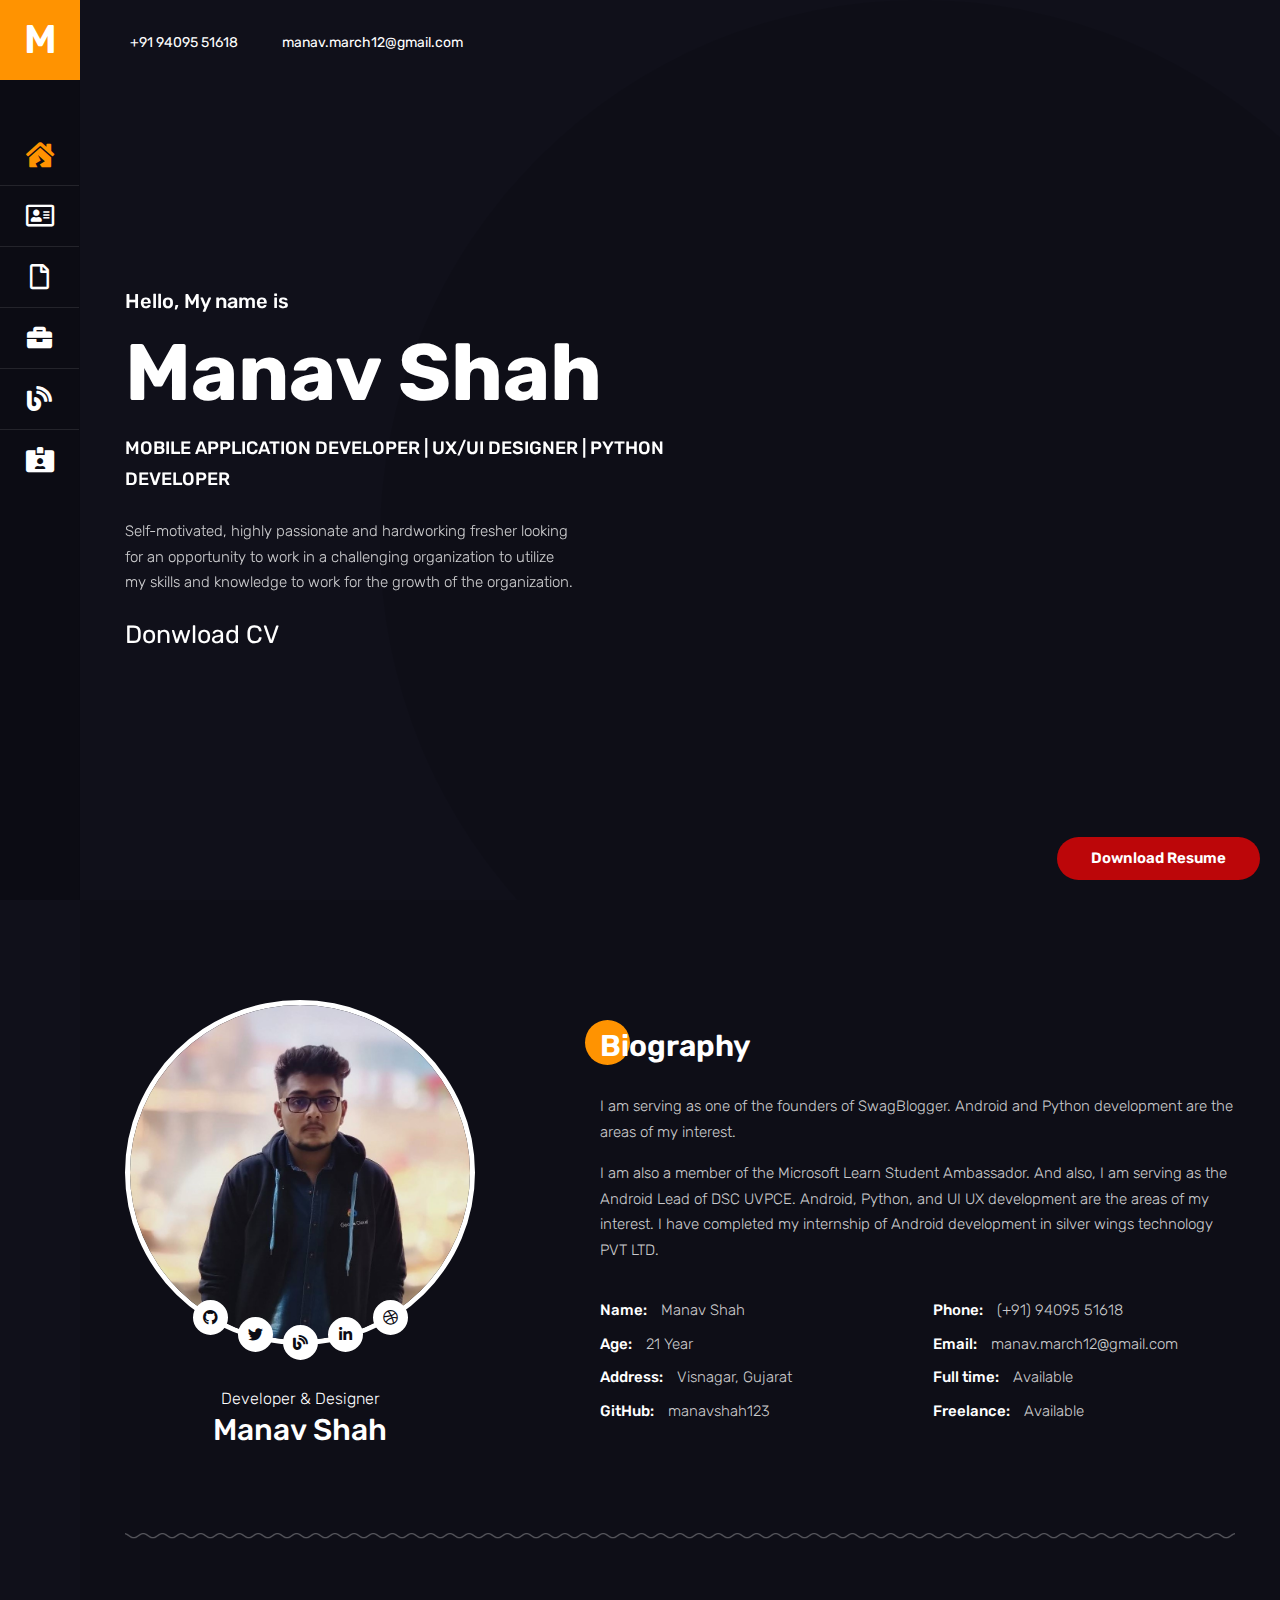
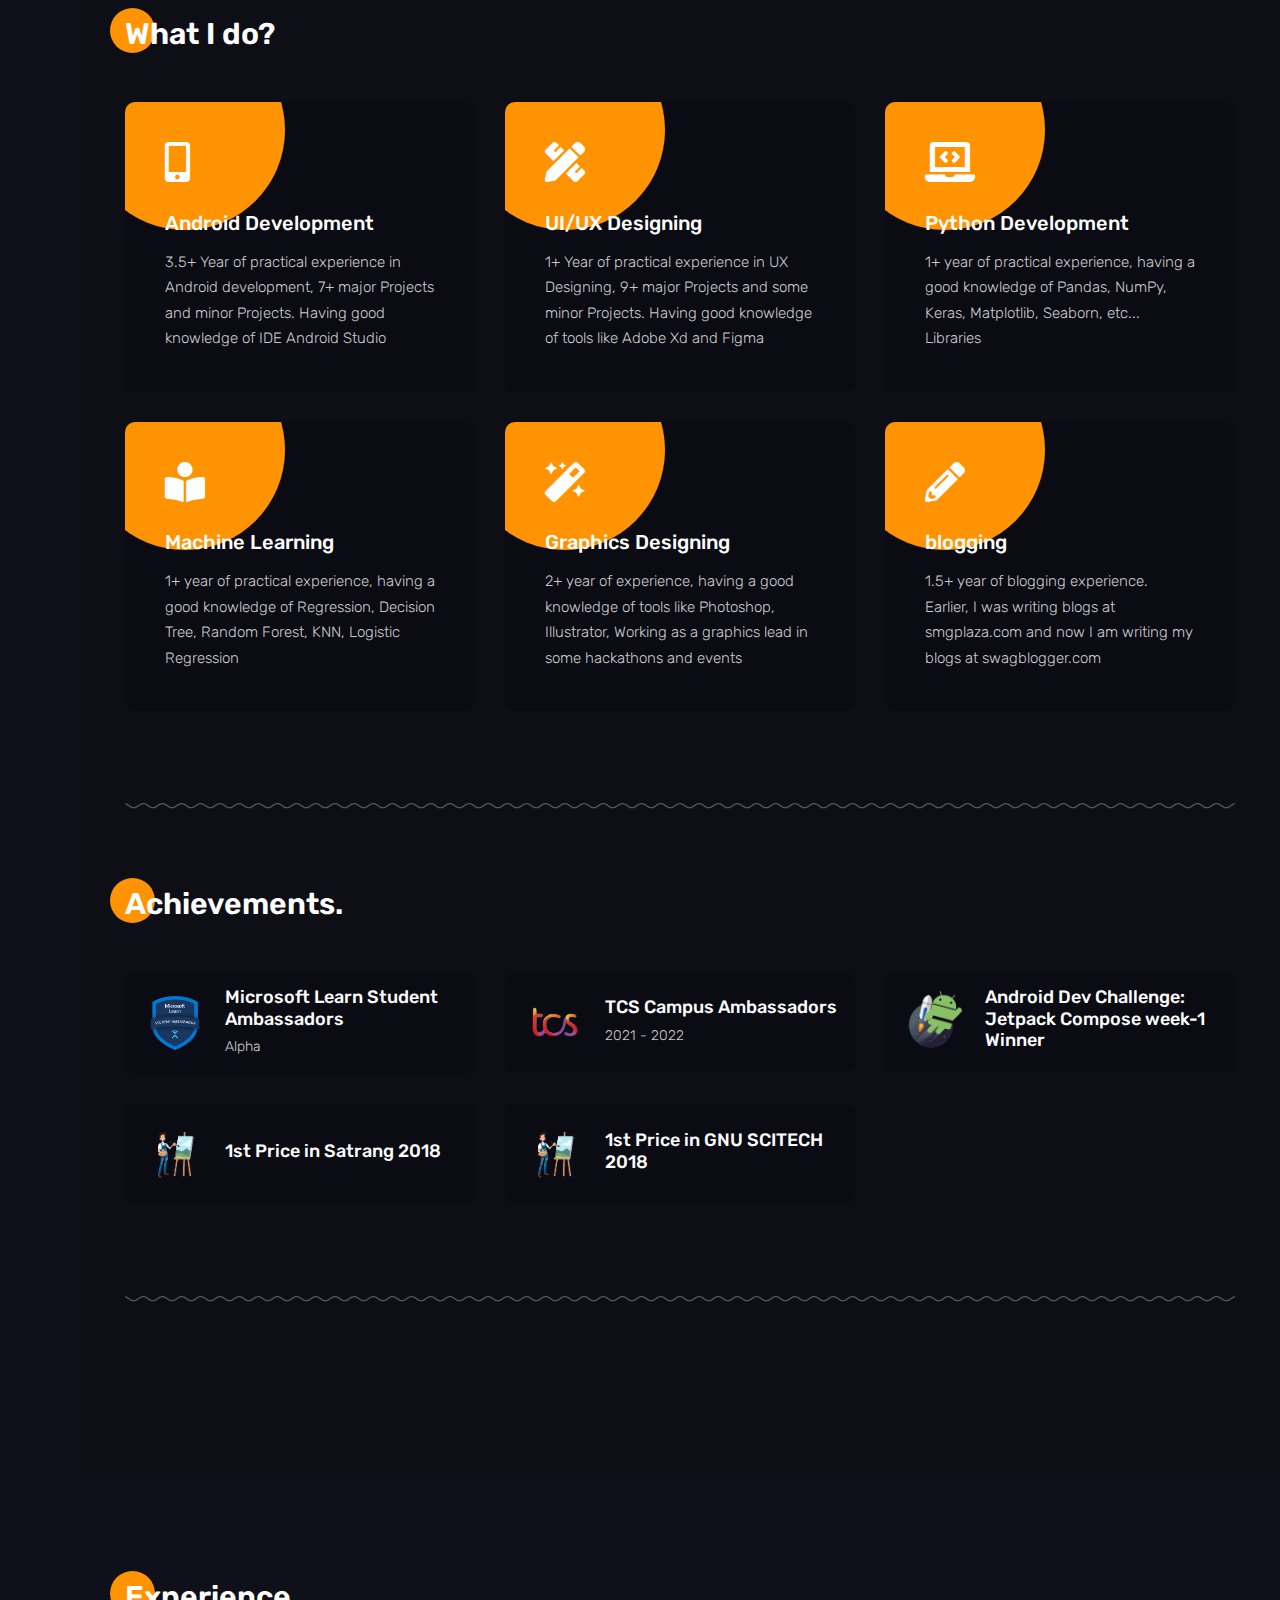
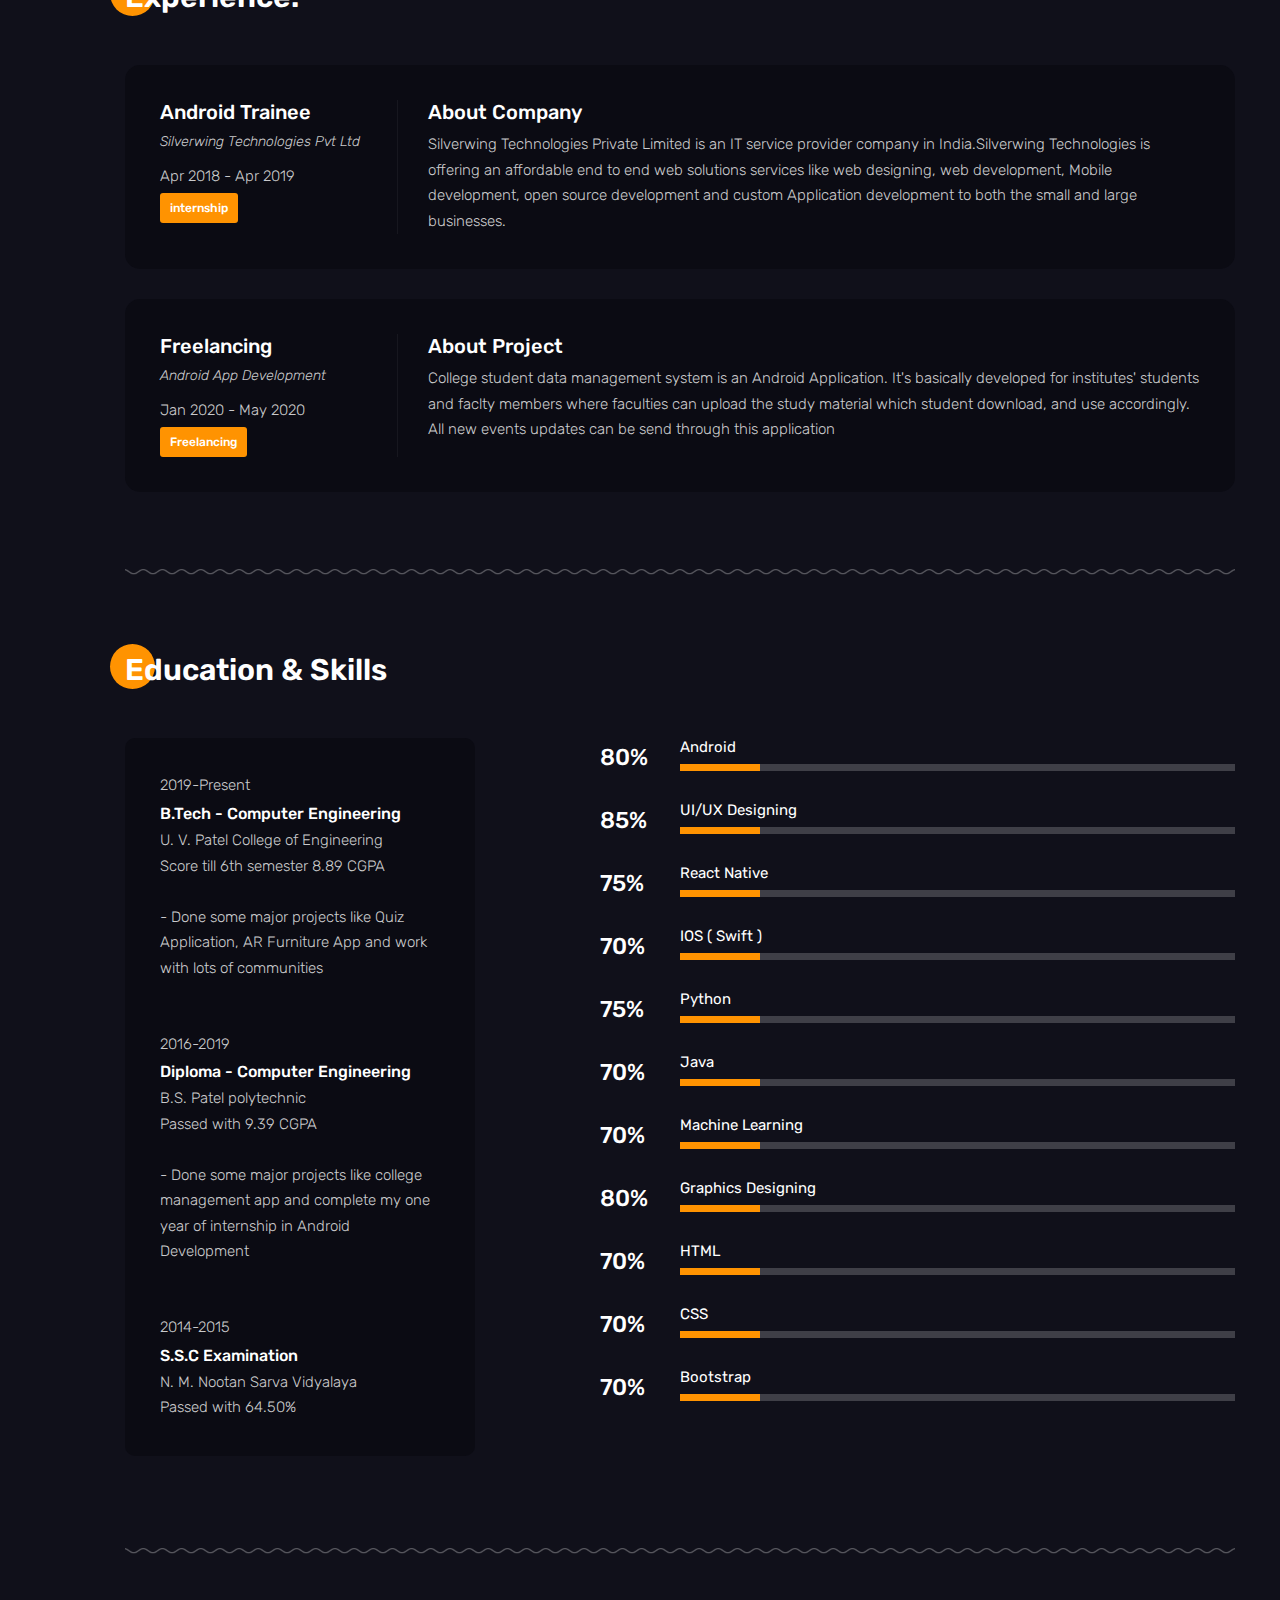
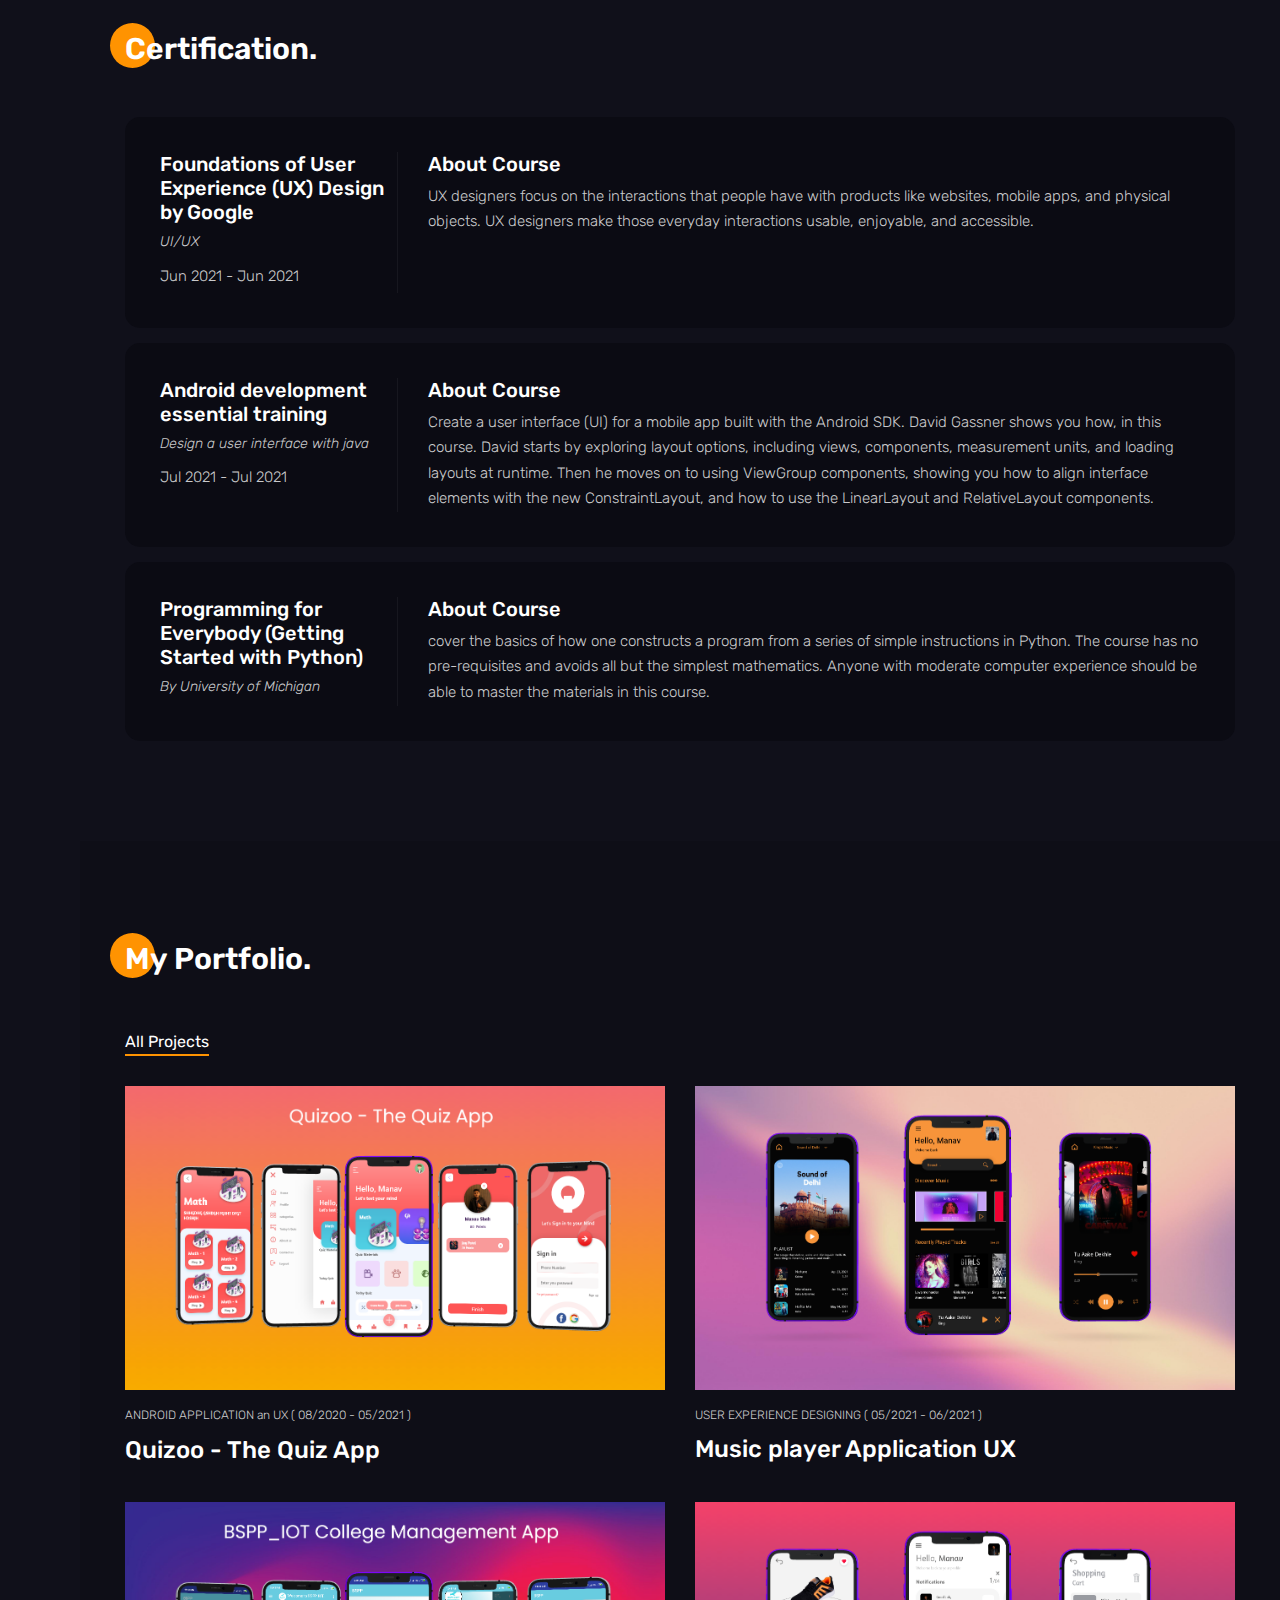
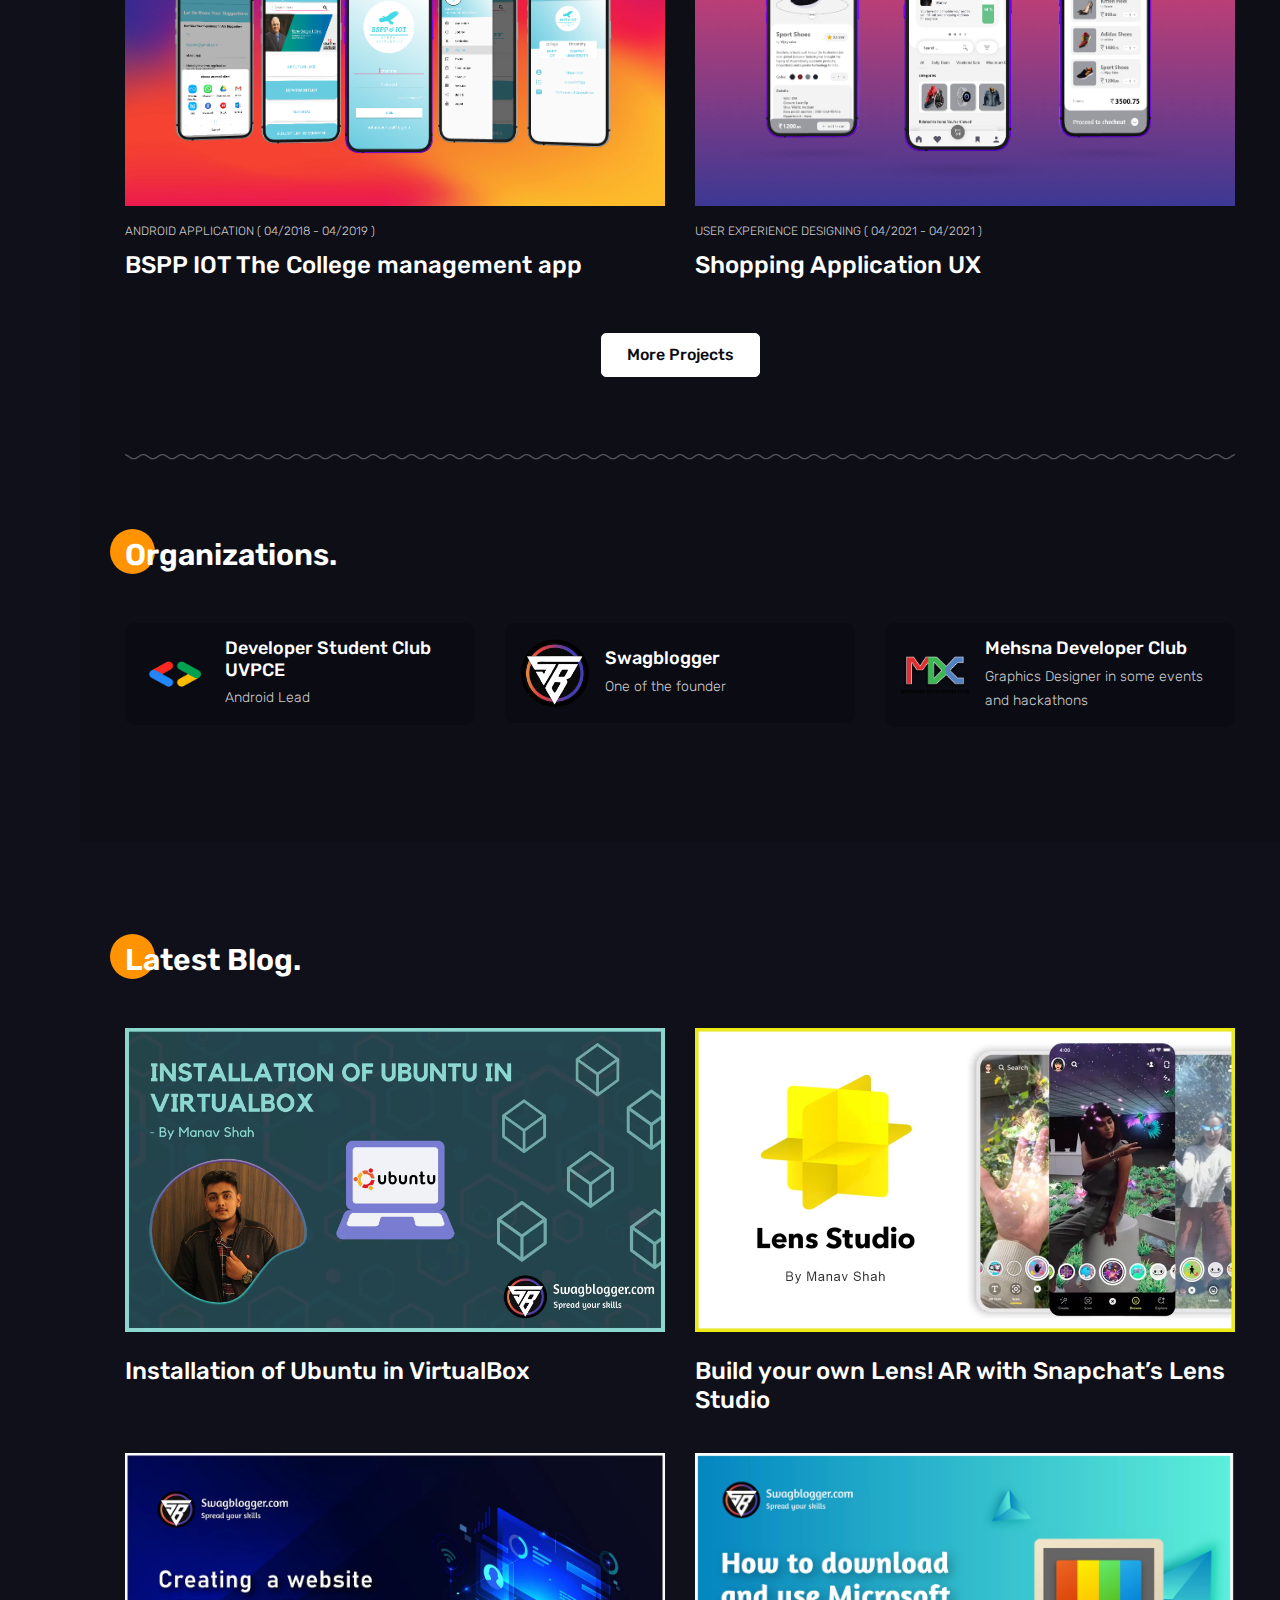
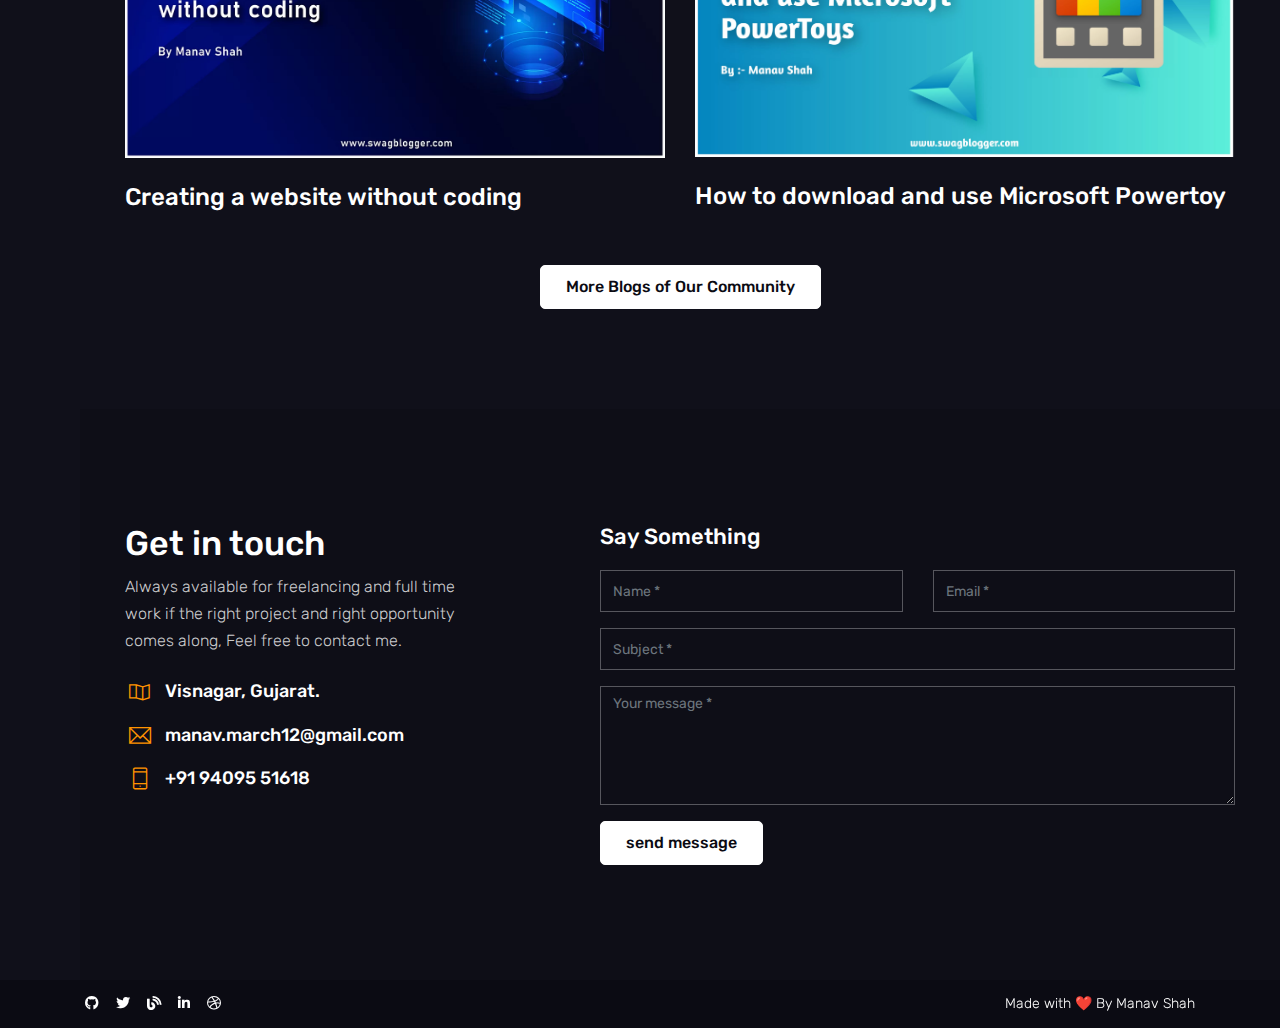
==== commit 1cedffe7: "Update index.html" ====
--- a/index.html
+++ b/index.html
@@ -39,7 +39,7 @@
         <div class="d-flex">
             <div class="navbar-brand">
                 <a class="logo-text" href="index.html">
-                    Raquel
+                    Manav
                 </a>
             </div>
             <button class="toggler-menu">
@@ -893,4 +893,4 @@
 
 
 <!-- Mirrored from www.pxdraft.com/themeforest/manav/manav/index.html by HTTrack Website Copier/3.x [XR&CO'2014], Wed, 28 Jul 2021 12:40:39 GMT -->
-</html>+</html>
